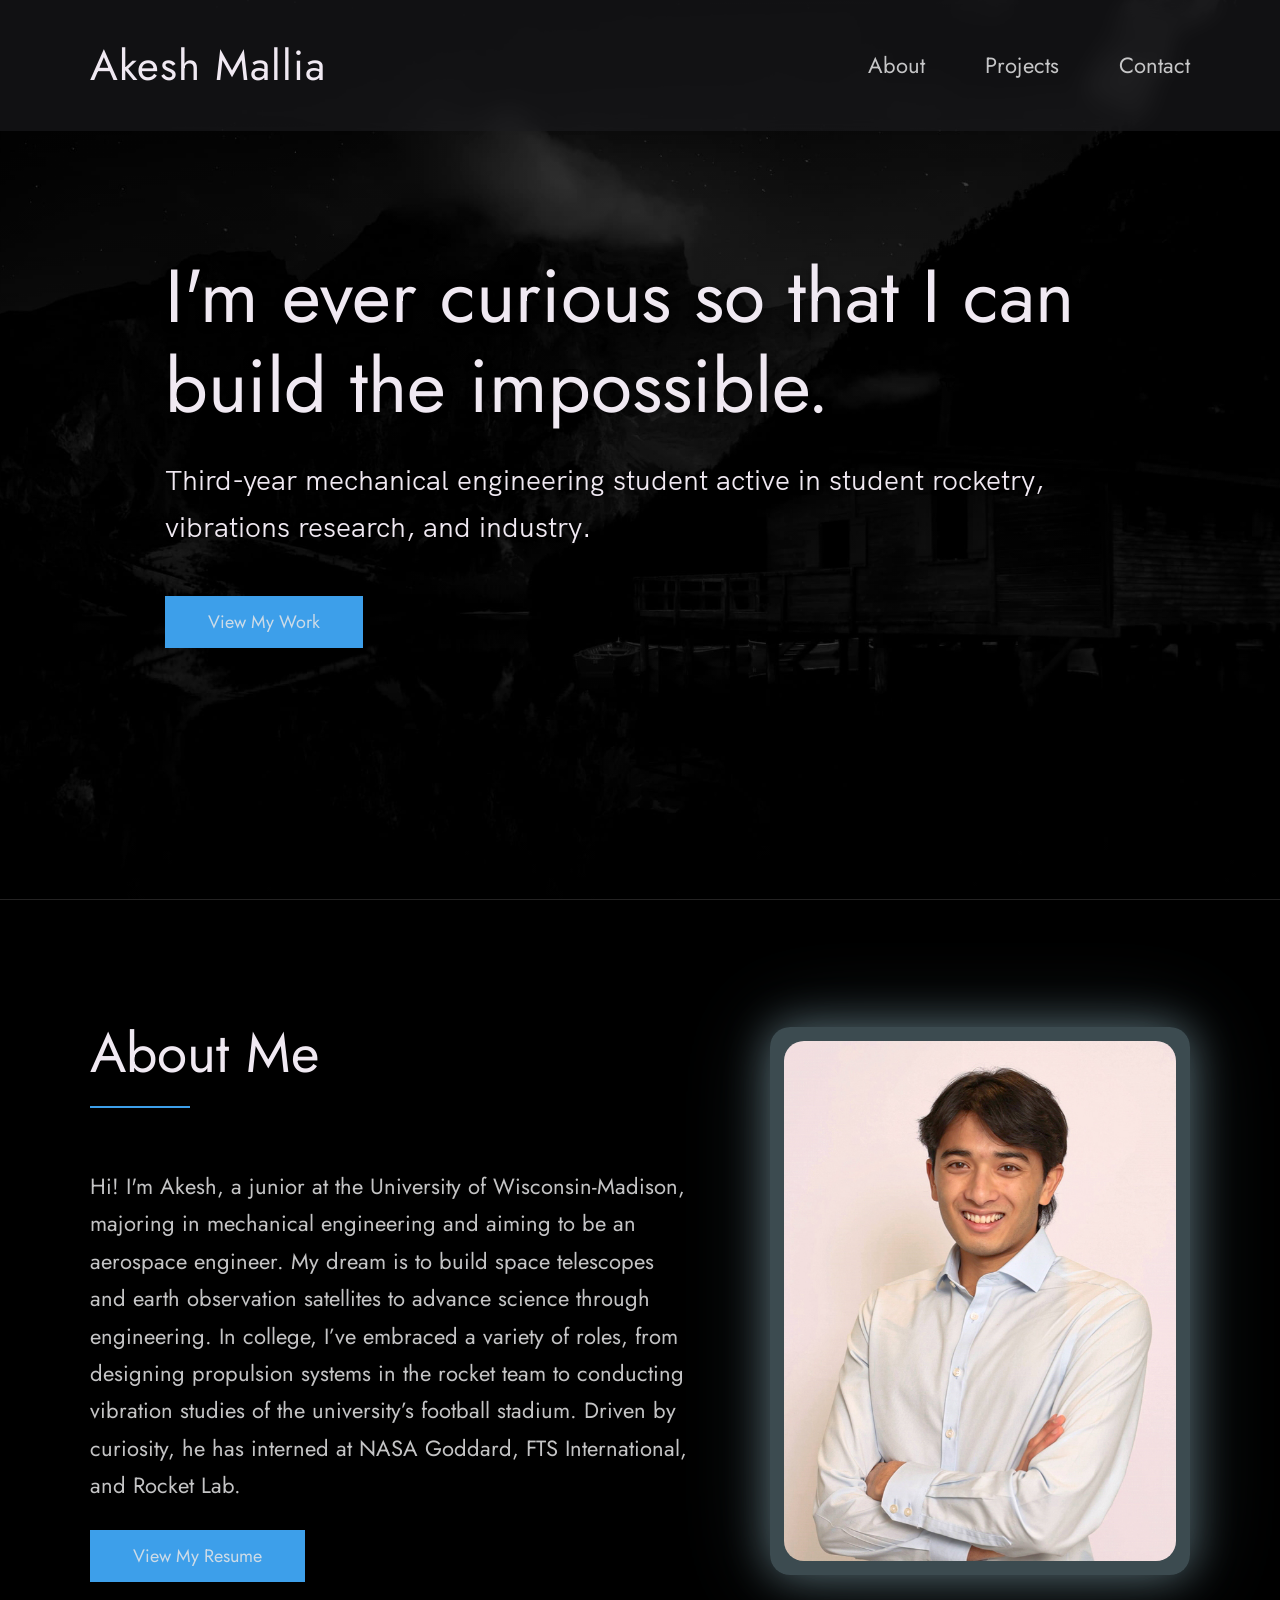
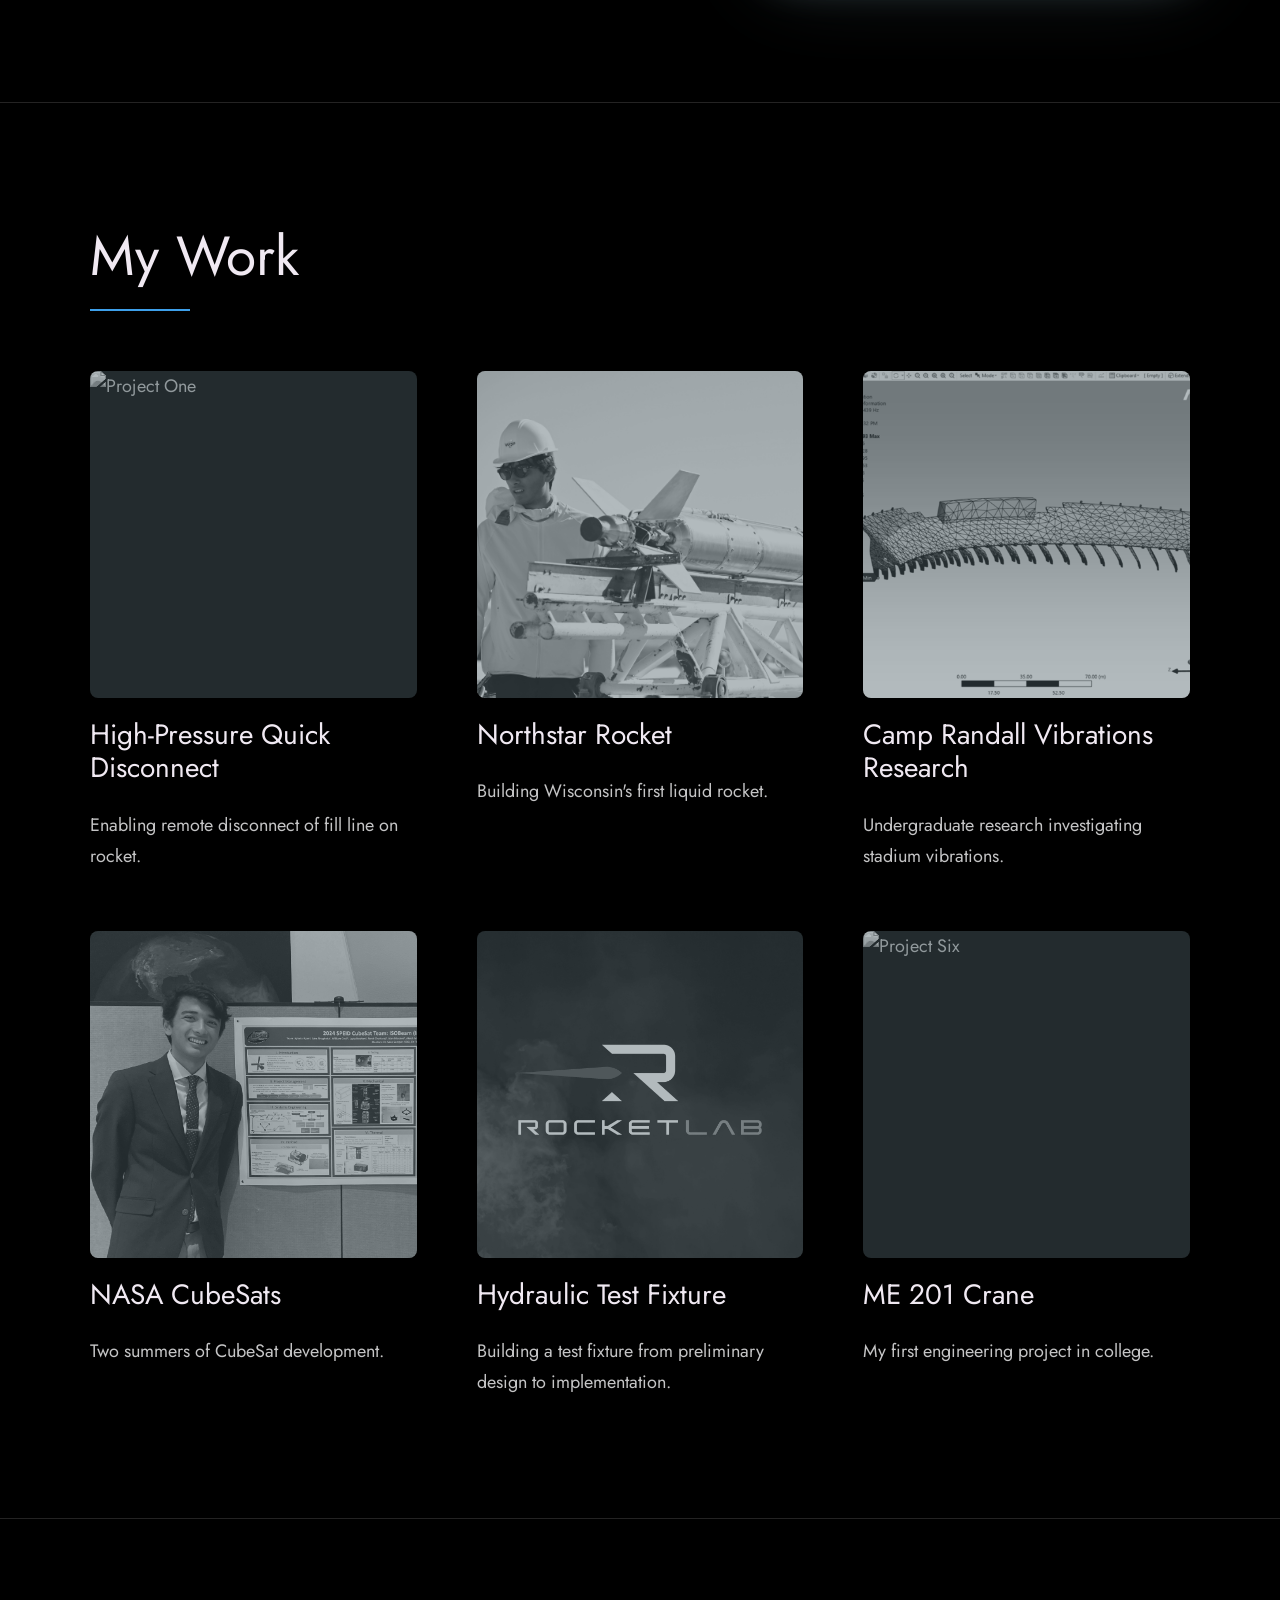
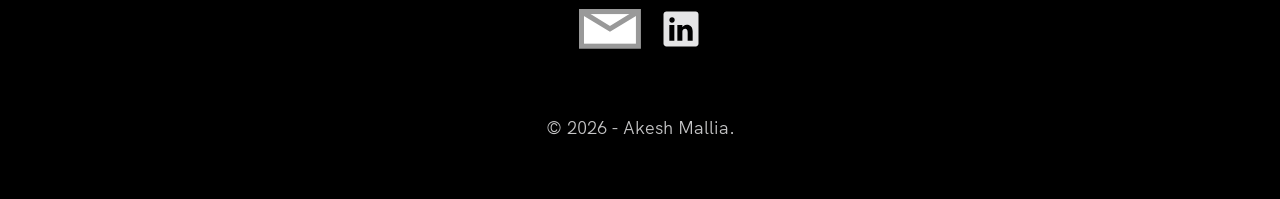
==== index.html @ b8cddbd3 "finishing up projects for now" ====
<!DOCTYPE html>
<html lang="en">

<head>
  <meta charset="UTF-8" />
  <meta name="viewport" content="width=device-width, initial-scale=1.0" />
  <link rel="shortcut icon" type="image/png" href="./images/logo2.png" />

  <title>
    Akesh Mallia | Mechanical engineering student at the University of Wisconsin-Madison.
  </title>

  <meta name="description" content="I'm ever curious so that I can build the impossible.">
  <meta name="keywords" content="Akesh Mallia, aerospace engineer, NX, SOLIDWORKS, FEA, propulsion, fluids, thermodynamics, hydraulics, pneumatic, GSE, cubesat" />
  <link rel="stylesheet" href="index.css" />
</head>

<body>

  <!-- ***** Header ***** -->

  <header class="header" role="banner" id="top">
    <div class="row">
      <nav class="nav" role="navigation">
        <a href="index.html" class="nav__logo">Akesh Mallia</a>

        <ul class="nav__items">
          <li class="nav__item"><a href="#about" class="nav__link">About</a></li>
          <li class="nav__item"><a href="#projects" class="nav__link">Projects</a></li>
          <li class="nav__item">
            <a href="contact.html" class="nav__link">Contact</a>
          </li>
        </ul>
      </nav>
    </div>

  </header>

  <main role="main">

    <!-- ***** Home Hero ***** -->

    <section class="project-hero home-hero">
      <div class="row">
        <div class="project-hero__content">
          <h1 class="project-hero__heading">I'm ever curious so that I can build the impossible.</h1>
          <p class="project-hero__subtitle">Third-year mechanical engineering student active in student rocketry, vibrations research, and industry.</p>
          <a href="#projects" class="btn btn--pink">View My Work</a>
        </div>
      </div>
    </section>

    <!-- ***** About Me ***** -->

    <section class="about" id="about">
      <div class="row about__content">
        <div class="about__text">
          <h2>About Me</h2>
          <p>Hi! I'm Akesh, a junior at the University of Wisconsin-Madison, majoring in mechanical engineering and aiming to be an aerospace engineer. My dream is to build space telescopes and earth observation satellites to advance science through engineering. In college, I’ve embraced a variety of roles, from designing propulsion systems in the rocket team to conducting vibration studies of the university’s football stadium. Driven by curiosity, he has interned at NASA Goddard, FTS International, and Rocket Lab.</p>
          <a href="contact.html#resume" class="btn btn--pink about__resume-link">View My Resume</a>
        </div>
        
        <div class="about__profile">
          <img src="./images/Headshot_1.jpg" alt="Akesh Mallia" class="about__profile-image">
        </div>
      </div>
    </section>

    <!-- ***** Projects ***** -->

    <section class="work" id="projects">
      <div class="row">
        <h2>My Work</h2>
        <div class="work__boxes">

          <!-- Project 1 -->
          <a href="project-1.html" class="project-tile">
            <div class="project-tile__image-wrapper">
              <img src="./images/project-1.jpg" alt="Project One" class="project-tile__image" />
              <div class="project-tile__overlay"></div>
            </div>
            <div class="project-tile__content">
              <h3>High-Pressure Quick Disconnect</h3>
              <p>Enabling remote disconnect of fill line on rocket.</p>
            </div>
          </a>

          <!-- Project 2 -->
          <a href="project-2.html" class="project-tile">
            <div class="project-tile__image-wrapper">
              <img src="./images/project-2.jpg" alt="Project Two" class="project-tile__image" />
              <div class="project-tile__overlay"></div>
            </div>
            <div class="project-tile__content">
              <h3>Northstar Rocket</h3>
              <p>Building Wisconsin's first liquid rocket.</p>
            </div>
          </a>

          <!-- Project 3 -->
          <a href="project-3.html" class="project-tile">
            <div class="project-tile__image-wrapper">
              <img src="./images/project-3.png" alt="Project Three" class="project-tile__image" />
              <div class="project-tile__overlay"></div>
            </div>
            <div class="project-tile__content">
              <h3>Camp Randall Vibrations Research</h3>
              <p>Undergraduate research investigating stadium vibrations.</p>
            </div>
          </a>

          <!-- Project 4 -->
          <a href="project-4.html" class="project-tile">
            <div class="project-tile__image-wrapper">
              <img src="./images/IMG_3555_cropped.jpeg" alt="Project Four" class="project-tile__image" />
              <div class="project-tile__overlay"></div>
            </div>
            <div class="project-tile__content">
              <h3>NASA CubeSats</h3>
              <p> Two summers of CubeSat development.</p>
            </div>
          </a>

          <!-- Project 5 -->
          <a href="project-5.html" class="project-tile">
            <div class="project-tile__image-wrapper">
              <img src="./images/project-5.webp" alt="Project Five" class="project-tile__image" />
              <div class="project-tile__overlay"></div>
            </div>
            <div class="project-tile__content">
              <h3>Hydraulic Test Fixture</h3>
              <p>Building a test fixture from preliminary design to implementation.</p>
            </div>
          </a>

          <!-- Project 6 -->
          <a href="project-6.html" class="project-tile">
            <div class="project-tile__image-wrapper">
              <img src="./images/project-6.jpg" alt="Project Six" class="project-tile__image" />
              <div class="project-tile__overlay"></div>
            </div>
            <div class="project-tile__content">
              <h3>ME 201 Crane</h3>
              <p>My first engineering project in college.</p>
            </div>
          </a>
        </div>
      </div>
    </section>
  </main>

  <!-- ***** Footer ***** -->

  <footer role="contentinfo" class="footer">
    <div class="row">
      <ul class="footer__social-links">
        <li class="footer__social-link-item">
          <a href="mailto:akeshmallia@gmail.com" title="Send me an email" target="_blank">
            <img src="./images/email.svg" class="footer__social-image" alt="Email">
          </a>
        </li>
        <li class="footer__social-link-item">
          <a href="https://www.linkedin.com/in/akeshmallia/" title="Link to Linkedin Profile" target="_blank">
            <img src="./images/linkedin.svg" class="footer__social-image" alt="Linkedin">
          </a>
        </li>
      </ul>

      <p>
        &copy; 2026 - Akesh Mallia.
      </p>
    </div>
  </footer>

  <a href="#top" class="back-to-top" title="Back to Top">
    <img src="./images/arrow-up.svg" alt="Back to Top" class="back-to-top__image"/>
  </a>
  <script src="./index.js"></script>
</body>

</html>
---- index.css ----
/* --------------------------------------- */
/* ----- Basic Setup ----- */
/* --------------------------------------- */

@font-face {
    font-family: 'Hk Grotesk';
    font-style: normal;
    font-weight: 400;
    src: url('./fonts/HKGrotesk-Regular.woff') format('woff');
}

@font-face {
    font-family: 'Jost';
    font-style: normal;
    font-weight: 400;
    src: url('./fonts/Jost-Regular.ttf') format('woff');
}

* {
    margin: 0;
    padding: 0;
    box-sizing: inherit;
}

:root {
    --font-size-small: 1.8rem;
    --font-size-normal: 2.2rem;
    --font-size-medium: 2.8rem;
    --font-size-medium-1: 3.6rem;
    --font-size-large: 5.5rem;
    --font-size-huge: 7.5rem;
    --font-stack: 'Hk Grotesk', sans-serif;

    --line-height-normal: 1.7;
    --line-height-small: 1.2;

    --black: #000;
    /*
     * Site accent controls. Change these two values to try another accent
     * color. Keep the RGB channels in sync with the hex value so the glow
     * and transparent overlays use the same color.
     */
    --accent: #3d9fea;
    --accent-rgb: 173, 216, 230;
    --pink: var(--accent); /* Backwards-compatible name used throughout the site. */
    --white: #f0e9f2;
    --white-1: #e5e5e6da;


    --container-max-width: 1180px;
    --container-normal-width: 800px;
    --container-medium-width: 700px; 
    --container-small-width: 500px;

    --gutter-huge: 12rem;
    --gutter-medium: 6rem;
    --gutter-normal: 3rem;
    --gutter-small-1: 2.5rem;
    --gutter-small: 2rem;

    --border-light: 1px solid rgb(36, 35, 35);
}

html {
    font-size: 62.5%; /* (16/10)*100 = 62.5% => 1rem = 10px */
    box-sizing: border-box;
    scroll-behavior: smooth;
}

@media(max-width: 1000px) {
    html {
        font-size: 52%;
    }
}

body {
    font-size: var(--font-size-small);
    font-family: var(--font-stack);
    font-weight: 400;
    color: var(--white-1);
    line-height: var(--line-height-normal);
    background: var(--black);
    overflow-x: hidden;
}

.row {
    max-width: var(--container-max-width);
    margin: 0 auto;
}

@media(max-width: 1340px) {
    .row {
        max-width: 1100px;
    }
}

@media(max-width: 1240px) {
    .row {
        padding: 0 var(--gutter-medium);
    }
}

@media(max-width: 600px) {
    .row {
        padding: 0 var(--gutter-normal);
    }
}

@media(max-width: 600px) {
    .row {
        padding: 0 var(--gutter-small);
    }
}

section {
    padding: var(--gutter-huge) 0;
    border-bottom: var(--border-light);
}

img {
    object-fit: contain;
    max-width: 100%;
}

/* --------------------------------------- */
/* ----- Headlines and Paragraphs ----- */
/* --------------------------------------- */

h1,
h2,
h3 {
    font-family: 'Jost', sans-serif;
    font-weight: 400;
    line-height: var(--line-height-small);
    color: var(--white);
}

.heading-primary {
    line-height: 1;
    font-size: var(--font-size-huge);
    font-weight: 400;
}

@media(max-width: 900px) {
    .heading-primary {
        font-size: 6.5rem;
    }
}

h2 {
    font-size: var(--font-size-large);
    margin-bottom: var(--gutter-medium);
}

h2::after {
    content: '';
    display: block;
    height: 2px;
    width: 10rem;
    background: var(--pink);
    margin: var(--gutter-small) 0;
}

h3 {
    font-size: var(--font-size-medium-1);
    margin-bottom: var(--gutter-small);
}

@media(max-width: 500px) {
    .heading-primary {
        font-size: var(--font-size-large);
    }

    h2 {
        font-size: var(--font-size-medium-1);
    }

    h3 {
        font-size: var(--font-size-medium);
    }
}

p {
    margin: var(--gutter-small-1) 0;
}

@media(max-width: 900px) {
    p { 
        max-width: var(--container-small-width);
    }
}

/* --------------------------------------- */
/* ----- Buttons and Links ----- */
/* --------------------------------------- */

a {
    color: var(--white);
    font-weight: 400;
    font-family: 'Jost', sans-serif;
    transition: all .2s;
    outline: 2px solid transparent;
}

::-moz-focus-inner {
    border: 0;
}

button:focus,
a:focus {
    outline: 2px solid var(--pink);
}

body:not(.user-is-tabbing) button:focus,
body:not(.user-is-tabbing) a:focus {
    outline: none;
}

.link:hover {
    color: var(--pink);
}

.btn {
    position: relative;
    display: inline-block;
    padding: 1rem 4.2rem;
    text-decoration: none;
    color: inherit;
    border: 1px solid  var(--pink);
    font-weight: 400;
}

.btn:focus {
    outline: none;
}

.btn::after {
    content: '';
    display: block;
    position: absolute;
    top: 0;
    left: 0;
    right: 100%;
    background: var(--white);
    height: 100%;
    z-index: -1;
    transition: all 0.2s cubic-bezier(1, 0.68, 0.16, 0.9);
}

.btn:hover::after,
.btn:focus::after {
    right: 0;
    background: var(--pink);
}

.btn--pink {
    background: var(--pink);
    transition: all 0.2s;
}

.btn--pink::after {
    display: none;
}

.btn--pink:hover,
.btn--pink:focus {
    background: transparent;
}

.link__text {
    position: relative;
    display: inline-block;
    padding: .6rem;
    color: inherit;
    text-decoration: none;
    border-bottom: 1px solid var(--pink);
}

.link__text::after {
    content: '';
    display: block;
    position: absolute;
    top: 0;
    left: 0;
    right: 100%;
    background: var(--white);
    height: 100%;
    z-index: -1;
    transition: all 0.2s cubic-bezier(1, 0.68, 0.16, 0.9);
}

.link__text:focus {
    outline: none;
}

.link__text:hover::after,
.link__text:focus:after {
    right: 0;
    background: var(--pink);
}

.link__text span {
    padding-left: 1rem;
    font-family: sans-serif;
}

/* ----- Back to Top ----- */

.back-to-top {
    position: fixed;
    bottom: 4rem;
    right: 4rem;
    display: flex;
    justify-content: center;
    align-items: center;
    height: 5.5rem;
    width: 5.5rem;
    background-color: var(--pink);
    border-radius: 50%;
    z-index: 10;
    visibility: hidden;
    transition: all .4s;
}

.back-to-top__image {
    height: 70%;
}

@media(max-width: 900px) {
    .back-to-top {
        right: 2rem;
    }
}

@media(max-width: 500px) {
    .back-to-top {
        right: 1rem;
    }
}

/* --------------------------------------- */
/* ----- Navigation ----- */
/* --------------------------------------- */

.nav {
    display: flex;
    justify-content: space-between;
    align-items: center;
    padding: var(--gutter-normal) 0;
}

.nav__logo {
    display: inline-block;
    font-family: 'Jost', sans-serif;
    font-size: 4.2rem;
    font-weight: 500;
    color: var(--white);
    letter-spacing: 1px;
    text-decoration: none;
}

.nav__items {
    display: flex;
    list-style: none;
}

.nav__item:not(:last-child) {
    margin-right: var(--gutter-medium);
}

@media(max-width: 500px) {
    .nav {
        justify-content: center;
    }
}

@media(max-width: 400px) {
    .nav__item:not(:last-child) {
        margin-right: var(--gutter-normal);
    }
}

@media(max-width: 300px) {
    .nav {
        font-size: var(--font-size-small);
    }
}

.nav__link {
    position: relative;
    display: inline-block;
    padding: 1rem 0;
    text-decoration: none;
    color: inherit;
    transition: all .2s;
}

.nav__link::after {
    content: '';
    position: absolute;
    bottom: 0;
    left: 0;
    right: 100%;
    display: inline-block;
    height: 1rem;
    background: var(--white);
    transition: all 0.25s cubic-bezier(1, 0.68, 0.16, 0.9);
}

.nav__link:hover {
    color: var(--pink);
}

.nav__link:hover::after {
    right: 0;
    height: 2px;
    background: var(--pink);
}

/* --------------------------------------- */
/* ----- Header ----- */
/* --------------------------------------- */

.header {
    background: rgba(30, 30, 33, 0.58);
    backdrop-filter: blur(10px);
    -webkit-backdrop-filter: blur(10px);
    font-size: var(--font-size-normal);
    position: absolute;
    top: 0;
    left: 0;
    width: 100%;
    z-index: 3;
}

.header-minimal {
    background: var(--black);
    border-bottom: var(--border-light);
}

/* --------------------------------------- */
/* ----- About ----- */
/* --------------------------------------- */

.about__content {
    display: grid;
    grid-template-columns: minmax(0, 1fr) 42rem;
    align-items: center;
    gap: 8rem;
}

.about__text p {
    max-width: 66rem;
    font-family: 'Jost', sans-serif;
    font-size: var(--font-size-normal);
}

.about__resume-link {
    justify-self: start;
}

.about__facts {
    margin-top: var(--gutter-normal);
    padding-left: 2.4rem;
    font-family: 'Jost', sans-serif;
    font-size: var(--font-size-normal);
}

.about__facts li {
    margin-bottom: 1.2rem;
    padding-left: .8rem;
}

.about__facts li::marker {
    color: var(--pink);
}

.about__profile {
    justify-self: end;
    padding: 1.4rem;
    background: rgba(var(--accent-rgb), 0.35);
    border-radius: 2rem;
    box-shadow:
        0 0 45px rgba(var(--accent-rgb), .45),
        0 0 90px rgba(var(--accent-rgb), .18);
}

.about__profile-image {
    display: block;
    width: 40rem;
    height: 52rem;
    object-fit: cover;
    object-position: center top;
    border-radius: 2rem;
}

@media (max-width: 950px) {
    .about__content {
        grid-template-columns: 1fr;
        justify-items: center;
        gap: 4rem;
        text-align: center;
    }

    .about__facts {
        display: inline-block;
        text-align: left;
    }

    .about__profile {
        justify-self: center;
    }

    .about__resume-link {
        justify-self: center;
    }

    .about__profile-image {
        width: 26rem;
        height: 34rem;
    }
}

/* --------------------------------------- */
/* ----- Project Tiles ----- */
/* --------------------------------------- */

.work__boxes {
    display: grid;
    grid-template-columns: repeat(3, 1fr);
    gap: var(--gutter-medium);
}

@media(max-width: 1240px) {
    .work__boxes {
        grid-template-columns: repeat(2, 1fr);
    }
}

@media(max-width: 600px) {
    .work__boxes {
        grid-template-columns: 1fr;
    }
}

.project-tile {
    display: flex;
    flex-direction: column;
    text-decoration: none;
    color: inherit;
    transition: transform 0.3s ease;
}

.project-tile:hover {
    transform: translateY(-12px);
}

.project-tile__image-wrapper {
    position: relative;
    width: 100%;
    aspect-ratio: 1;
    overflow: hidden;
    border-radius: 8px;
    margin-bottom: var(--gutter-small);
}

.project-tile__image {
    width: 100%;
    height: 100%;
    object-fit: cover;
    transition: filter 0.3s ease;
    filter: grayscale(100%) brightness(0.7);
}

.project-tile__overlay {
    position: absolute;
    top: 0;
    left: 0;
    right: 0;
    bottom: 0;
    background: rgba(var(--accent-rgb), 0.2);
    transition: opacity 0.3s ease;
    opacity: 1;
}

.project-tile:hover .project-tile__image {
    filter: grayscale(0%) brightness(1);
}

.project-tile:hover .project-tile__overlay {
    opacity: 0;
}

.project-tile__content h3 {
    font-size: var(--font-size-medium);
    margin-bottom: var(--gutter-small-1);
}

.project-tile__content p {
    font-size: var(--font-size-small);
    color: var(--white-1);
    margin: 0;
}

/* --------------------------------------- */
/* ----- Project Page Styles ----- */
/* --------------------------------------- */

.project-hero {
    /*
     * Per-project background building block:
     * --project-hero-image: url('./images/your-image.jpg');
     * --project-hero-overlay: rgba(0, 0, 0, 0.4);
     */
    --project-hero-image: none;
    --project-hero-overlay: rgba(0, 0, 0, 0.4);
    padding: 0;
    display: flex;
    align-items: center;
    justify-content: center;
    min-height: 60vh;
    background-color: var(--black);
    background-image: var(--project-hero-image);
    background-size: cover;
    background-position: center;
    background-attachment: fixed;
    position: relative;
    border-bottom: var(--border-light);
}

.project-hero::before {
    content: '';
    position: absolute;
    top: 0;
    left: 0;
    right: 0;
    bottom: 0;
    background: var(--project-hero-overlay);
}

/* Optional modifiers for project hero sections. */
.project-hero--short {
    min-height: 45vh;
}

.project-hero--tall {
    min-height: 75vh;
}

.project-hero--dark {
    --project-hero-overlay: rgba(0, 0, 0, 0.62);
}

.project-hero--light {
    --project-hero-overlay: rgba(0, 0, 0, 0.22);
}

.home-hero {
    --project-hero-image: url('./images/header.jpg');
    --project-hero-overlay: linear-gradient(rgba(0, 0, 0, 0.18), rgba(0, 0, 0, 0.52));
    min-height: 100vh;
}

.home-hero .project-hero__content {
    max-width: 95rem;
    text-align: left;
}

.home-hero .btn {
    margin-top: var(--gutter-small);
}

.project-hero__content {
    position: relative;
    z-index: 2;
    text-align: center;
}

.project-hero__heading {
    font-size: var(--font-size-huge);
    font-weight: 400;
    margin-bottom: var(--gutter-small);
    color: var(--white);
    text-shadow: 0 2px 8px rgba(0, 0, 0, 0.5);
}

.project-hero__subtitle {
    font-size: var(--font-size-medium);
    color: var(--white);
    text-shadow: 0 1px 4px rgba(0, 0, 0, 0.5);
}

.project-section {
    padding: var(--gutter-huge) 0;
    border-bottom: var(--border-light);
}

.project-content {
    max-width: var(--container-normal-width);
}

/* Reusable side-by-side text and media layout for project sections. */
.project-content--with-media {
    width: 100%;
    max-width: var(--container-max-width);
    display: grid;
    grid-template-columns: minmax(0, 1fr) minmax(28rem, 42rem);
    align-items: center;
    gap: clamp(3rem, 6vw, 9rem);
}

.project-content__body > :first-child {
    margin-top: 0;
}

.project-media {
    width: 100%;
    margin: 0;
    overflow: hidden;
    border: var(--border-light);
    background: rgba(var(--accent-rgb), 0.05);
}

.project-media__content {
    display: block;
    width: 100%;
    height: auto;
    max-height: 60rem;
    object-fit: contain;
}

.project-media video.project-media__content {
    max-height: 60rem;
    object-fit: contain;
    background: var(--black);
}

.project-media img.project-media__content,
.project-carousel__slide img {
    cursor: zoom-in;
}

/* Reusable photo carousel. Add .project-carousel anywhere a gallery is needed. */
.project-carousel {
    width: 100%;
}

.project-carousel__viewport {
    overflow: hidden;
    border: var(--border-light);
    background: rgba(var(--accent-rgb), 0.05);
}

.project-carousel__track {
    display: flex;
    transition: transform 350ms ease;
}

.project-carousel__slide {
    flex: 0 0 100%;
    margin: 0;
    aspect-ratio: 16 / 10;
}

.project-carousel__slide img {
    display: block;
    width: 100%;
    height: 100%;
    object-fit: cover;
}

.project-carousel__controls {
    display: flex;
    align-items: center;
    justify-content: center;
    gap: var(--gutter-small);
    margin-top: var(--gutter-normal);
}

.project-carousel__button,
.project-carousel__dot {
    border: 1px solid var(--pink);
    color: var(--white);
    background: transparent;
    cursor: pointer;
    transition: background 180ms ease, color 180ms ease;
}

.project-carousel__button {
    width: 4.4rem;
    height: 4.4rem;
    font-size: 2.4rem;
    line-height: 1;
    border-radius: 0.8rem;
}

.project-carousel__close {
    display: none;
}

.project-carousel__dots {
    display: flex;
    gap: 1rem;
}

.project-carousel__dot {
    width: 1.2rem;
    height: 1.2rem;
    border-radius: 50%;
}

.project-carousel__button:hover,
.project-carousel__button:focus-visible,
.project-carousel__dot:hover,
.project-carousel__dot:focus-visible,
.project-carousel__dot[aria-current="true"] {
    color: var(--black);
    background: var(--pink);
}

/* Full-screen state for any reusable project carousel. */
body.lightbox-open {
    overflow: hidden;
}

.project-carousel--lightbox {
    position: fixed;
    inset: 0;
    z-index: 1000;
    display: grid;
    grid-template-rows: minmax(0, 1fr) auto;
    gap: var(--gutter-small);
    padding: clamp(2rem, 4vw, 5rem);
    background: rgba(0, 0, 0, 0.86);
}

.project-carousel--lightbox .project-carousel__viewport {
    min-height: 0;
    border: 0;
    background: transparent;
}

.project-carousel--lightbox .project-carousel__track,
.project-carousel--lightbox .project-carousel__slide {
    height: 100%;
}

.project-carousel--lightbox .project-carousel__slide {
    display: flex;
    align-items: center;
    justify-content: center;
    aspect-ratio: auto;
}

.project-carousel--lightbox .project-carousel__slide img {
    width: auto;
    max-width: 100%;
    height: 100%;
    object-fit: contain;
    cursor: default;
}

.project-carousel--lightbox .project-carousel__controls {
    margin: 0;
}

.project-carousel--lightbox .project-carousel__close {
    display: block;
    position: absolute;
    top: 2rem;
    right: 2rem;
    z-index: 1;
}

/* Lightbox used by standalone project images. */
.project-image-lightbox {
    position: fixed;
    inset: 0;
    z-index: 1000;
    display: flex;
    align-items: center;
    justify-content: center;
    padding: clamp(2rem, 5vw, 7rem);
    background: rgba(0, 0, 0, 0.86);
}

.project-image-lightbox__image {
    display: block;
    max-width: 100%;
    max-height: 100%;
    object-fit: contain;
}

.project-image-lightbox__close {
    position: absolute;
    top: 2rem;
    right: 2rem;
}

.challenges-list,
.learnings-list {
    list-style-position: inside;
    margin: var(--gutter-normal) 0;
    padding-left: var(--gutter-small);
}

.challenges-list li,
.learnings-list li {
    margin-bottom: var(--gutter-small);
}

.project-deliverables {
    display: grid;
    grid-template-columns: repeat(auto-fit, minmax(300px, 1fr));
    gap: var(--gutter-normal);
    margin-top: var(--gutter-medium);
}

.deliverable-item {
    padding: var(--gutter-normal);
    border-left: 3px solid var(--pink);
    background: rgba(var(--accent-rgb), 0.05);
}

.deliverable-item h3 {
    font-size: var(--font-size-medium);
    margin-bottom: var(--gutter-small);
}

/* --------------------------------------- */
/* ----- Contact ----- */
/* --------------------------------------- */

.contact__info {
    max-width: var(--container-medium-width);
}

@media (max-width: 900px) {
    .project-hero {
        min-height: 50vh;
        background-attachment: scroll;
    }

    .project-hero--short {
        min-height: 38vh;
    }

    .project-hero--tall {
        min-height: 60vh;
    }

    .home-hero {
        min-height: 100vh;
    }

    .project-content--with-media {
        grid-template-columns: 1fr;
        gap: var(--gutter-medium);
    }

    .project-media {
        max-width: 60rem;
        justify-self: center;
    }

    .project-carousel__slide {
        aspect-ratio: 4 / 3;
    }

    .project-carousel--lightbox {
        padding: 2rem;
    }
}

.contact__content {
    display: grid;
    grid-template-columns: minmax(0, 1fr) 42rem;
    align-items: center;
    gap: 8rem;
}

.contact__image-frame {
    justify-self: end;
    padding: 1.4rem;
    background: rgba(var(--accent-rgb), 0.35);
    border-radius: 2rem;
    box-shadow:
        0 0 45px rgba(var(--accent-rgb), .45),
        0 0 90px rgba(var(--accent-rgb), .18);
}

.contact__image {
    display: block;
    max-width: 100%;
    height: auto;
    object-fit: cover;
    border-radius: 2rem;
}

.resume__intro {
    margin-bottom: var(--gutter-medium);
}

.resume-preview {
    margin-top: var(--gutter-medium);
    border: 1px solid rgb(36, 35, 35);
    border-radius: 4px;
    overflow: hidden;
    max-height: 1000px;
    background: rgba(var(--accent-rgb), 0.03);
}

.resume-preview object {
    width: 100%;
    height: 800px;
    border: none;
    display: block;
}

@media (max-width: 950px) {
    .contact__content {
        grid-template-columns: 1fr;
        justify-items: center;
        gap: 4rem;
        text-align: center;
    }

    .contact__image-frame {
        justify-self: center;
    }

    .contact__image {
        width: 26rem;
        height: 28rem;
    }
}

@media (max-width: 600px) {
    .resume-preview object {
        height: 60rem;
    }
}

/* --------------------------------------- */
/* ----- Footer ----- */
/* --------------------------------------- */

.footer {
    text-align: center;
    padding: var(--gutter-medium) 0 var(--gutter-normal);
}

.footer__social-links {
    display: flex;
    justify-content: center;
    padding: var(--gutter-normal) 0;
    list-style: none;
}

.footer__social-link-item:not(:last-of-type) {
    margin-right: var(--gutter-small);
}

.footer__social-image {
    height: 4rem;
    transition: transform 0.3s ease;
}

.footer__social-image:hover {
    transform: scale(1.2);
}

.footer__github-buttons {
    display: flex;
    justify-content: center;
}

.footer__github-buttons iframe {
    height: 2.5rem;
    width: 84px;
    transform: translateY(3px);
}

@media(max-width: 500px) {
    .footer {
        padding: var(--gutter-medium) 0;
    } 
}
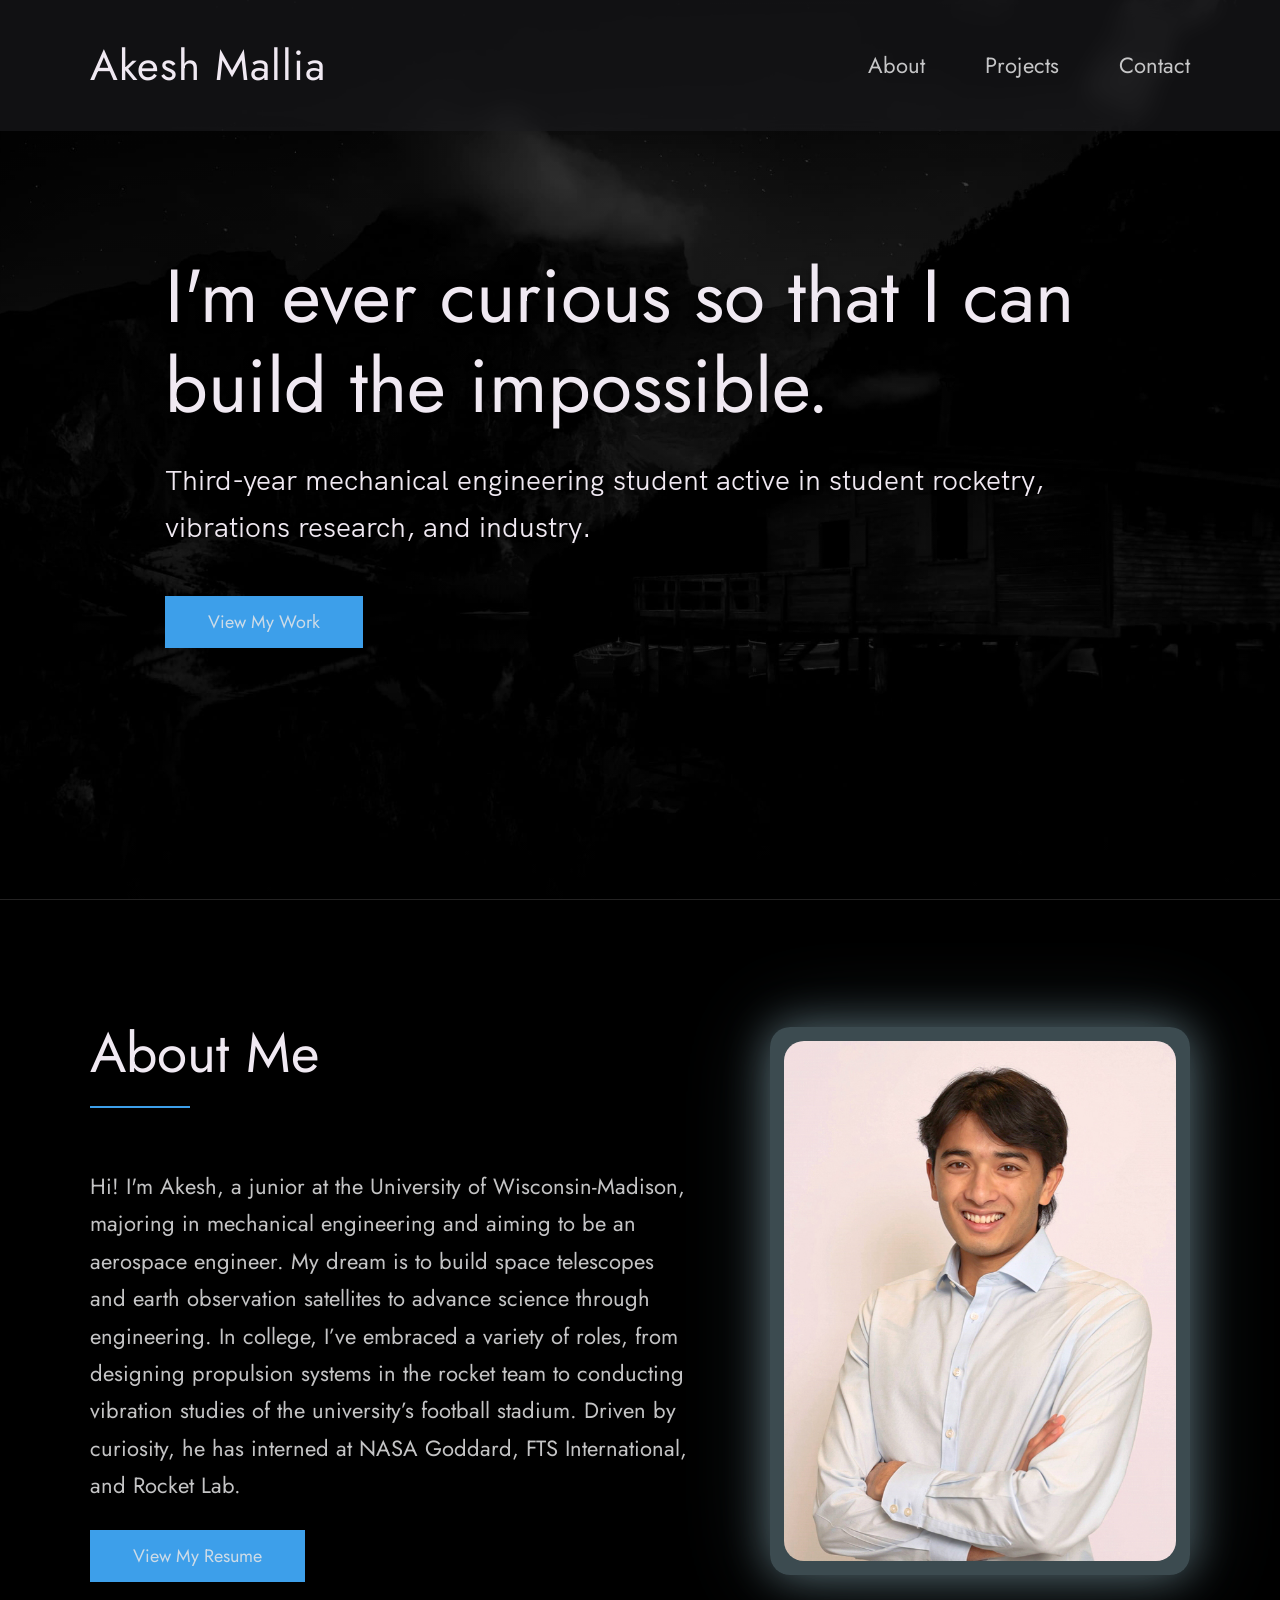
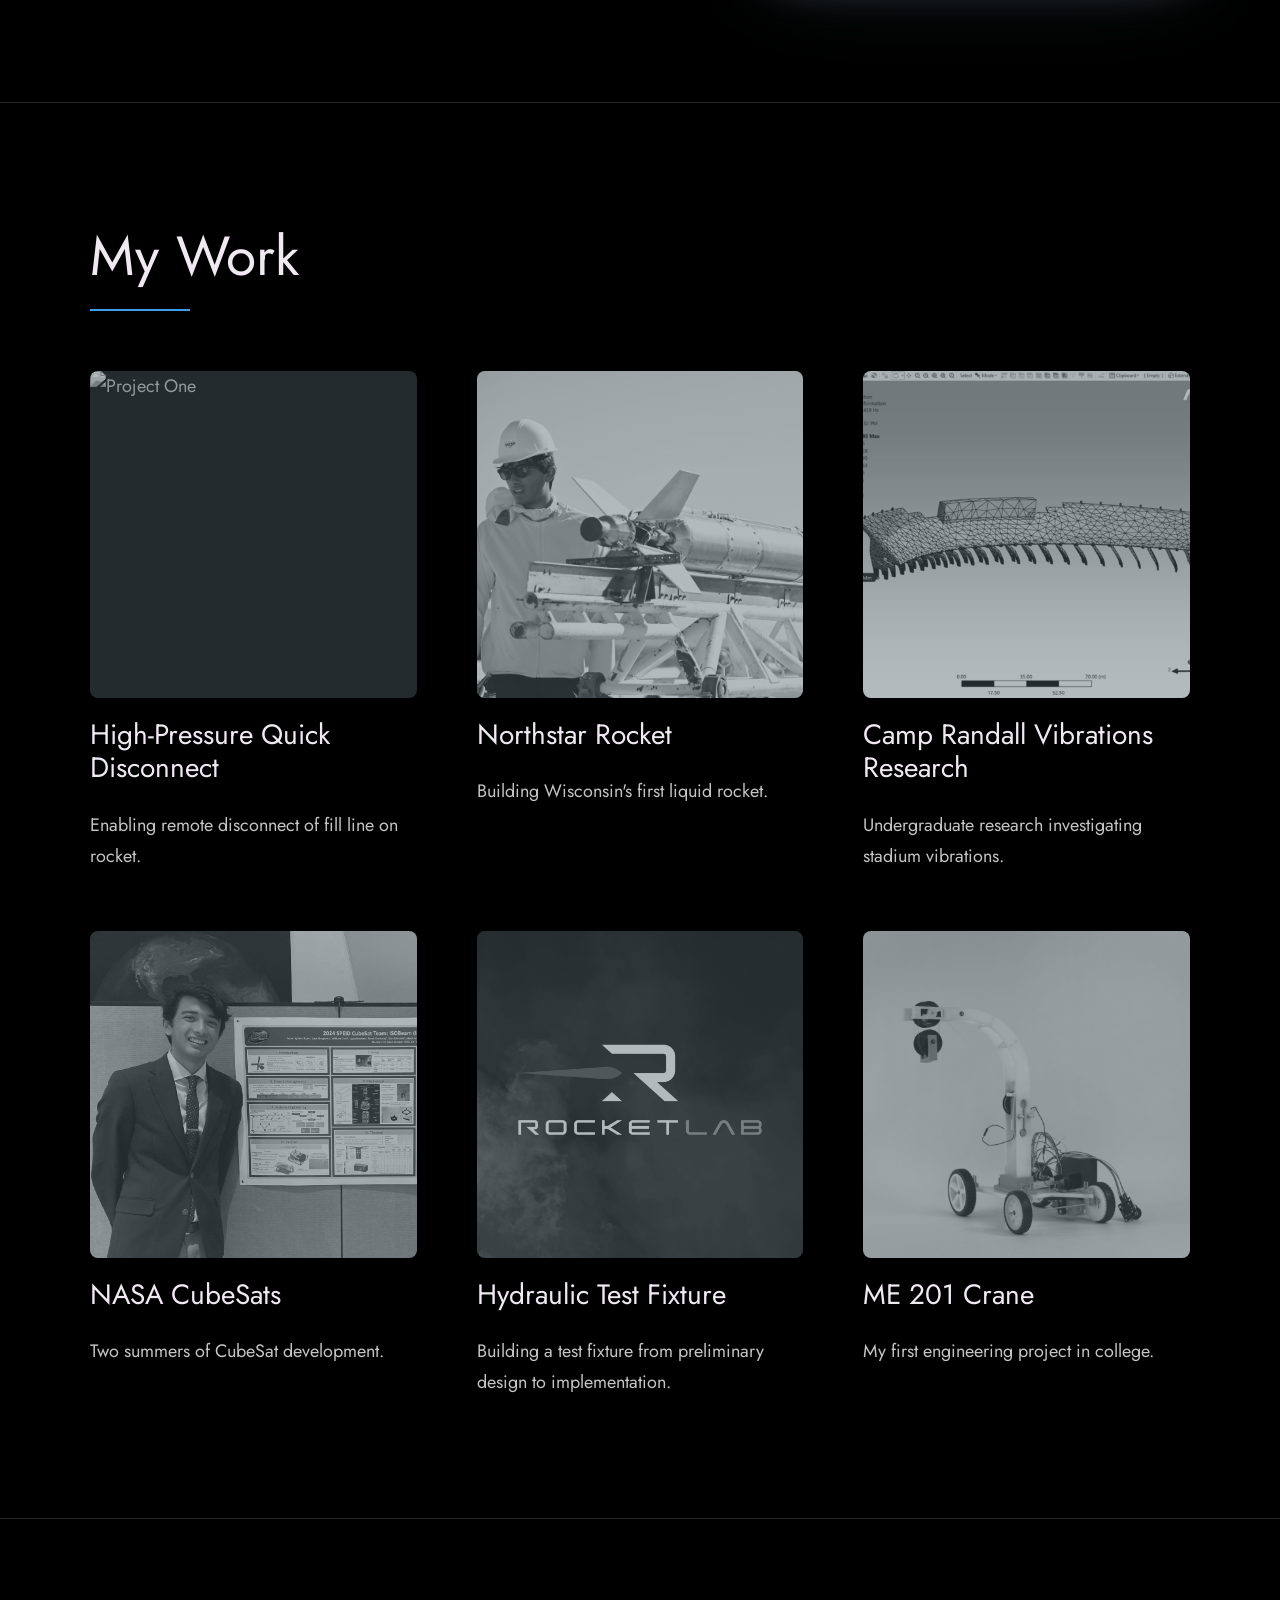
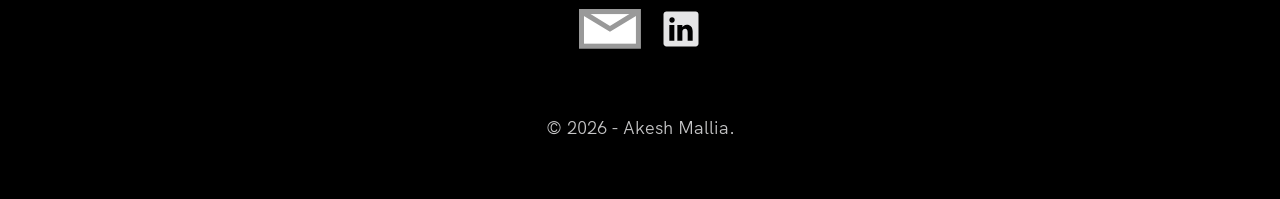
==== commit 5e916a3d: "making images work" ====
--- a/index.html
+++ b/index.html
@@ -76,7 +76,7 @@
           <!-- Project 1 -->
           <a href="project-1.html" class="project-tile">
             <div class="project-tile__image-wrapper">
-              <img src="./images/project-1.jpg" alt="Project One" class="project-tile__image" />
+              <img src="./images/project-1.JPG" alt="Project One" class="project-tile__image" />
               <div class="project-tile__overlay"></div>
             </div>
             <div class="project-tile__content">
@@ -136,7 +136,7 @@
           <!-- Project 6 -->
           <a href="project-6.html" class="project-tile">
             <div class="project-tile__image-wrapper">
-              <img src="./images/project-6.jpg" alt="Project Six" class="project-tile__image" />
+              <img src="./images/project-6.JPG" alt="Project Six" class="project-tile__image" />
               <div class="project-tile__overlay"></div>
             </div>
             <div class="project-tile__content">
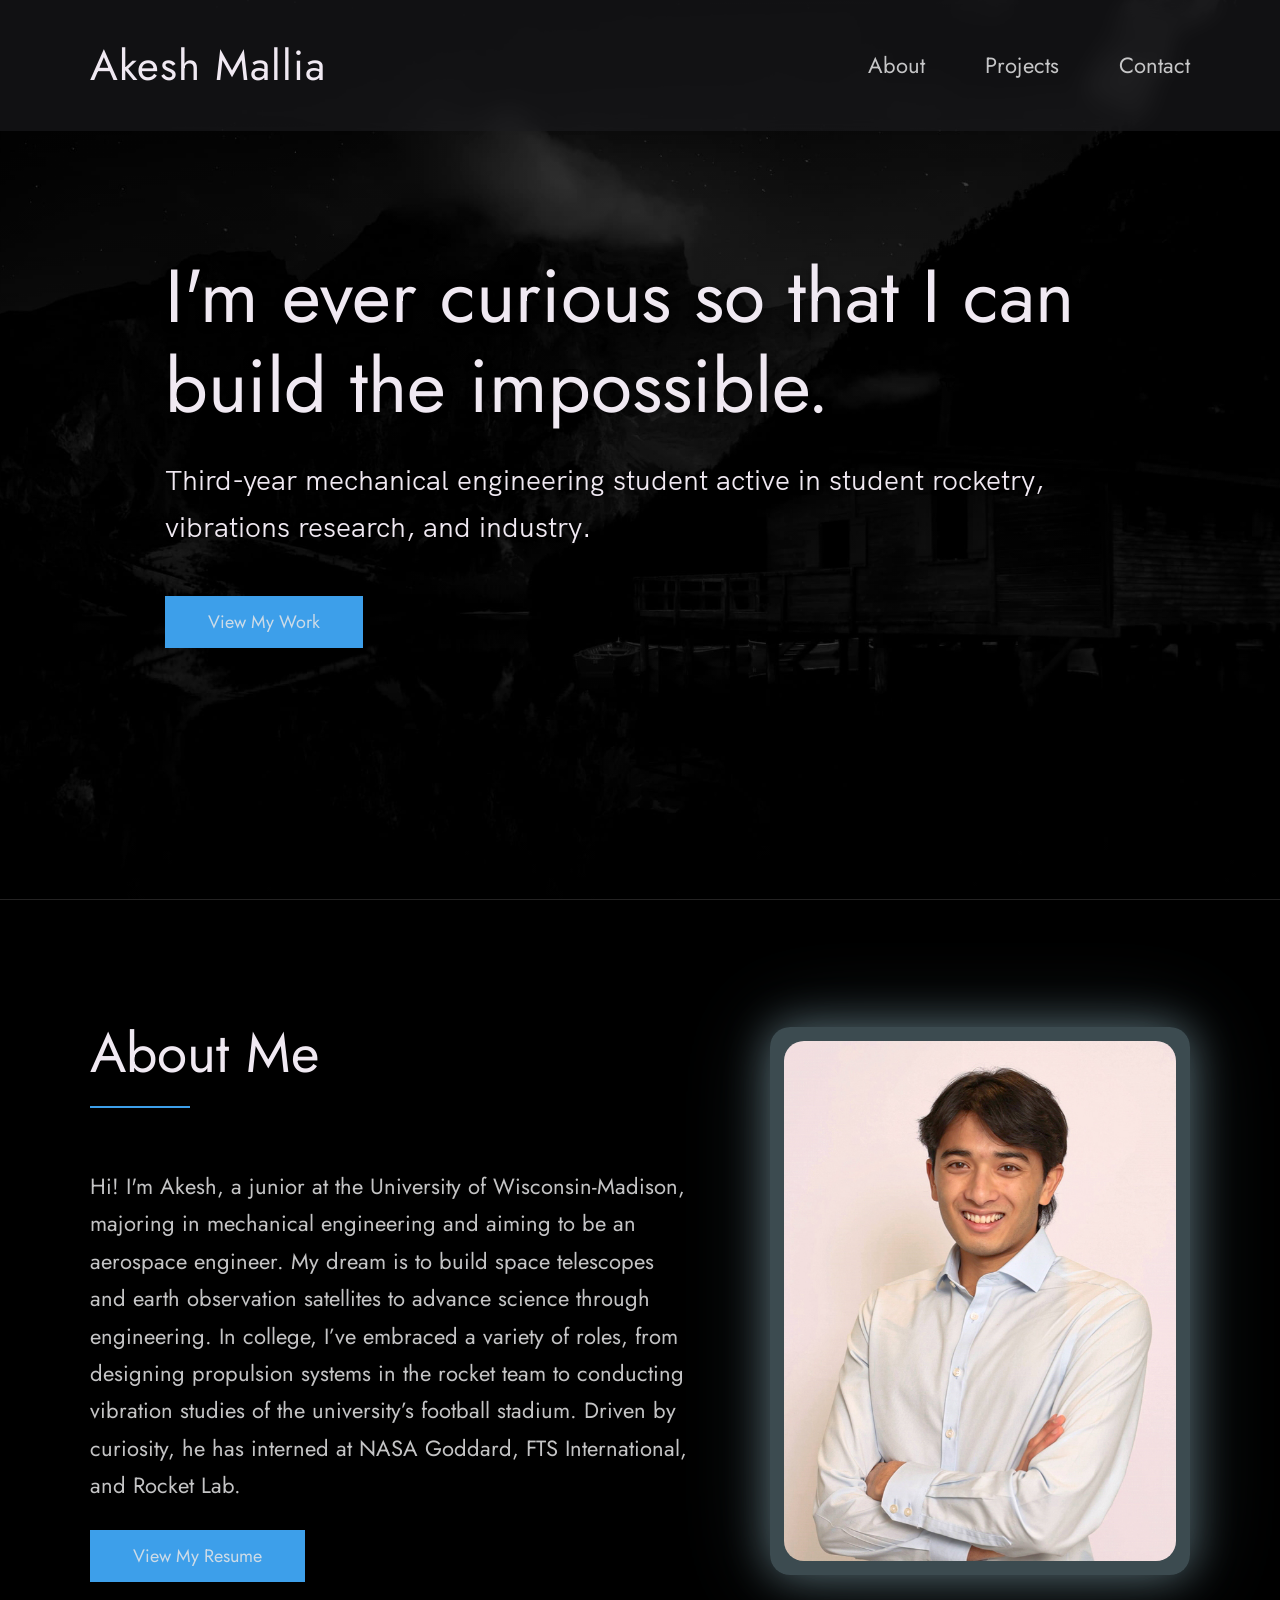
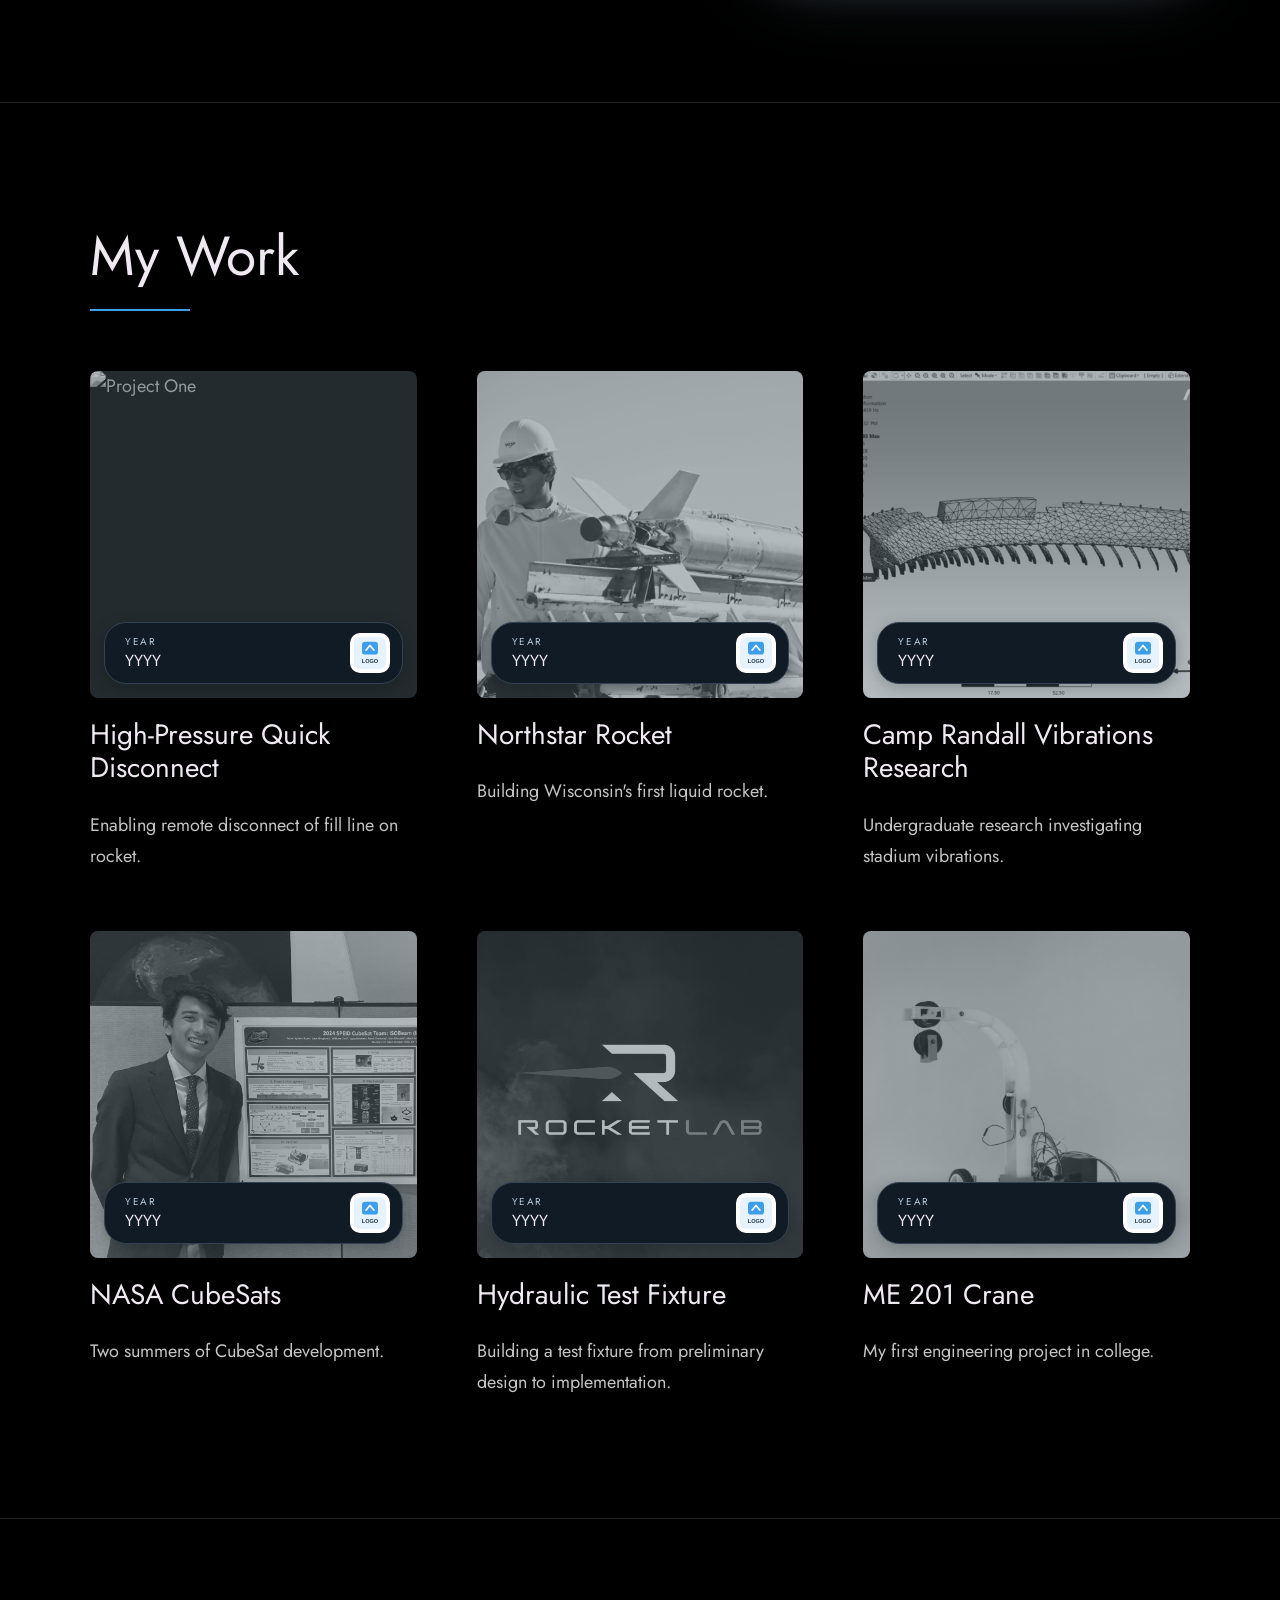
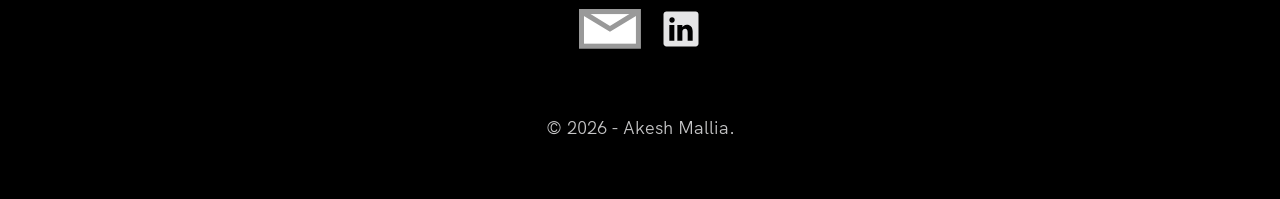
==== commit 5ed329e3: "Add rounded project year and organization logo badges" ====
--- a/index.html
+++ b/index.html
@@ -77,7 +77,12 @@
           <a href="project-1.html" class="project-tile">
             <div class="project-tile__image-wrapper">
               <img src="./images/project-1.JPG" alt="Project One" class="project-tile__image" />
-              <div class="project-tile__overlay"></div>
+              <div class="project-tile__overlay" aria-hidden="true"></div>
+              <!-- PROJECT BADGE: replace YYYY, the logo src, and its organization alt text. -->
+              <div class="project-tile__badge">
+                <span class="project-tile__year"><span class="project-tile__year-label">Year</span>YYYY</span>
+                <img class="project-tile__logo" src="./images/logos/placeholder.svg" alt="Organization logo placeholder" width="40" height="40" />
+              </div>
             </div>
             <div class="project-tile__content">
               <h3>High-Pressure Quick Disconnect</h3>
@@ -89,7 +94,12 @@
           <a href="project-2.html" class="project-tile">
             <div class="project-tile__image-wrapper">
               <img src="./images/project-2.jpg" alt="Project Two" class="project-tile__image" />
-              <div class="project-tile__overlay"></div>
+              <div class="project-tile__overlay" aria-hidden="true"></div>
+              <!-- PROJECT BADGE: replace YYYY, the logo src, and its organization alt text. -->
+              <div class="project-tile__badge">
+                <span class="project-tile__year"><span class="project-tile__year-label">Year</span>YYYY</span>
+                <img class="project-tile__logo" src="./images/logos/placeholder.svg" alt="Organization logo placeholder" width="40" height="40" />
+              </div>
             </div>
             <div class="project-tile__content">
               <h3>Northstar Rocket</h3>
@@ -101,7 +111,12 @@
           <a href="project-3.html" class="project-tile">
             <div class="project-tile__image-wrapper">
               <img src="./images/project-3.png" alt="Project Three" class="project-tile__image" />
-              <div class="project-tile__overlay"></div>
+              <div class="project-tile__overlay" aria-hidden="true"></div>
+              <!-- PROJECT BADGE: replace YYYY, the logo src, and its organization alt text. -->
+              <div class="project-tile__badge">
+                <span class="project-tile__year"><span class="project-tile__year-label">Year</span>YYYY</span>
+                <img class="project-tile__logo" src="./images/logos/placeholder.svg" alt="Organization logo placeholder" width="40" height="40" />
+              </div>
             </div>
             <div class="project-tile__content">
               <h3>Camp Randall Vibrations Research</h3>
@@ -113,7 +128,12 @@
           <a href="project-4.html" class="project-tile">
             <div class="project-tile__image-wrapper">
               <img src="./images/IMG_3555_cropped.jpeg" alt="Project Four" class="project-tile__image" />
-              <div class="project-tile__overlay"></div>
+              <div class="project-tile__overlay" aria-hidden="true"></div>
+              <!-- PROJECT BADGE: replace YYYY, the logo src, and its organization alt text. -->
+              <div class="project-tile__badge">
+                <span class="project-tile__year"><span class="project-tile__year-label">Year</span>YYYY</span>
+                <img class="project-tile__logo" src="./images/logos/placeholder.svg" alt="Organization logo placeholder" width="40" height="40" />
+              </div>
             </div>
             <div class="project-tile__content">
               <h3>NASA CubeSats</h3>
@@ -125,7 +145,12 @@
           <a href="project-5.html" class="project-tile">
             <div class="project-tile__image-wrapper">
               <img src="./images/project-5.webp" alt="Project Five" class="project-tile__image" />
-              <div class="project-tile__overlay"></div>
+              <div class="project-tile__overlay" aria-hidden="true"></div>
+              <!-- PROJECT BADGE: replace YYYY, the logo src, and its organization alt text. -->
+              <div class="project-tile__badge">
+                <span class="project-tile__year"><span class="project-tile__year-label">Year</span>YYYY</span>
+                <img class="project-tile__logo" src="./images/logos/placeholder.svg" alt="Organization logo placeholder" width="40" height="40" />
+              </div>
             </div>
             <div class="project-tile__content">
               <h3>Hydraulic Test Fixture</h3>
@@ -137,7 +162,12 @@
           <a href="project-6.html" class="project-tile">
             <div class="project-tile__image-wrapper">
               <img src="./images/project-6.JPG" alt="Project Six" class="project-tile__image" />
-              <div class="project-tile__overlay"></div>
+              <div class="project-tile__overlay" aria-hidden="true"></div>
+              <!-- PROJECT BADGE: replace YYYY, the logo src, and its organization alt text. -->
+              <div class="project-tile__badge">
+                <span class="project-tile__year"><span class="project-tile__year-label">Year</span>YYYY</span>
+                <img class="project-tile__logo" src="./images/logos/placeholder.svg" alt="Organization logo placeholder" width="40" height="40" />
+              </div>
             </div>
             <div class="project-tile__content">
               <h3>ME 201 Crane</h3>
--- a/index.css
+++ b/index.css
@@ -583,12 +583,63 @@
     opacity: 1;
 }
 
-.project-tile:hover .project-tile__image {
+.project-tile:hover .project-tile__image,
+.project-tile:focus-visible .project-tile__image {
     filter: grayscale(0%) brightness(1);
 }
 
-.project-tile:hover .project-tile__overlay {
+.project-tile:hover .project-tile__overlay,
+.project-tile:focus-visible .project-tile__overlay {
     opacity: 0;
+}
+
+/* Badge is a sibling of the filtered photo, above the colored overlay.
+ * Its opaque background and logo stay the same color on hover/focus.
+ */
+.project-tile__badge {
+    position: absolute;
+    z-index: 1;
+    left: 14px;
+    right: 14px;
+    bottom: 14px;
+    display: flex;
+    align-items: center;
+    justify-content: space-between;
+    gap: 12px;
+    padding: 10px 12px 10px 20px;
+    border: 1px solid #344353;
+    border-radius: 22px;
+    background: #111b26;
+    color: #f0e9f2;
+    box-shadow: 0 4px 16px rgba(0, 0, 0, .22);
+    pointer-events: none;
+}
+
+.project-tile__year {
+    display: flex;
+    flex-direction: column;
+    gap: 3px;
+    font-size: 16px;
+    line-height: 1.2;
+    font-variant-numeric: tabular-nums;
+}
+
+.project-tile__year-label {
+    font-size: 10px;
+    letter-spacing: 1.6px;
+    text-transform: uppercase;
+    color: #b5c9db;
+}
+
+.project-tile__logo {
+    display: block;
+    flex: 0 0 40px;
+    width: 40px;
+    height: 40px;
+    padding: 4px;
+    border-radius: 10px;
+    background: #fff;
+    object-fit: contain;
 }
 
 .project-tile__content h3 {
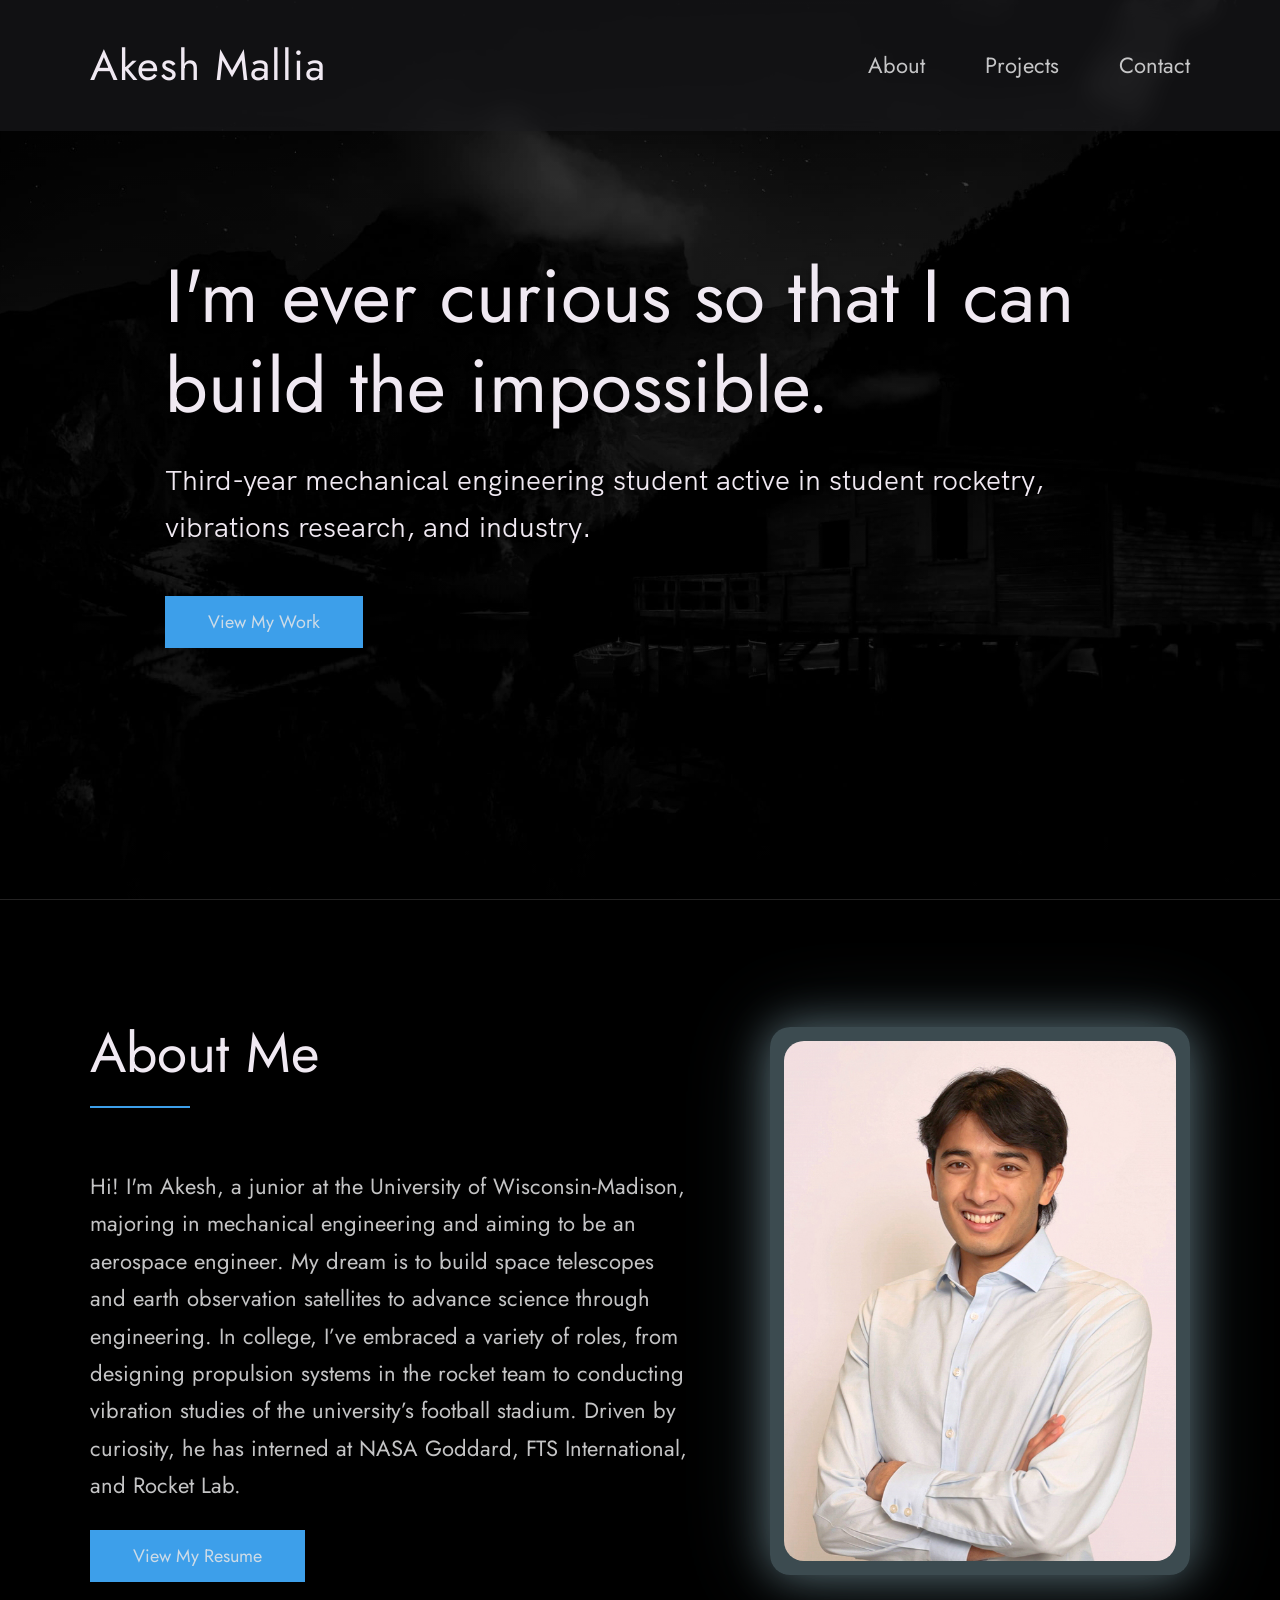
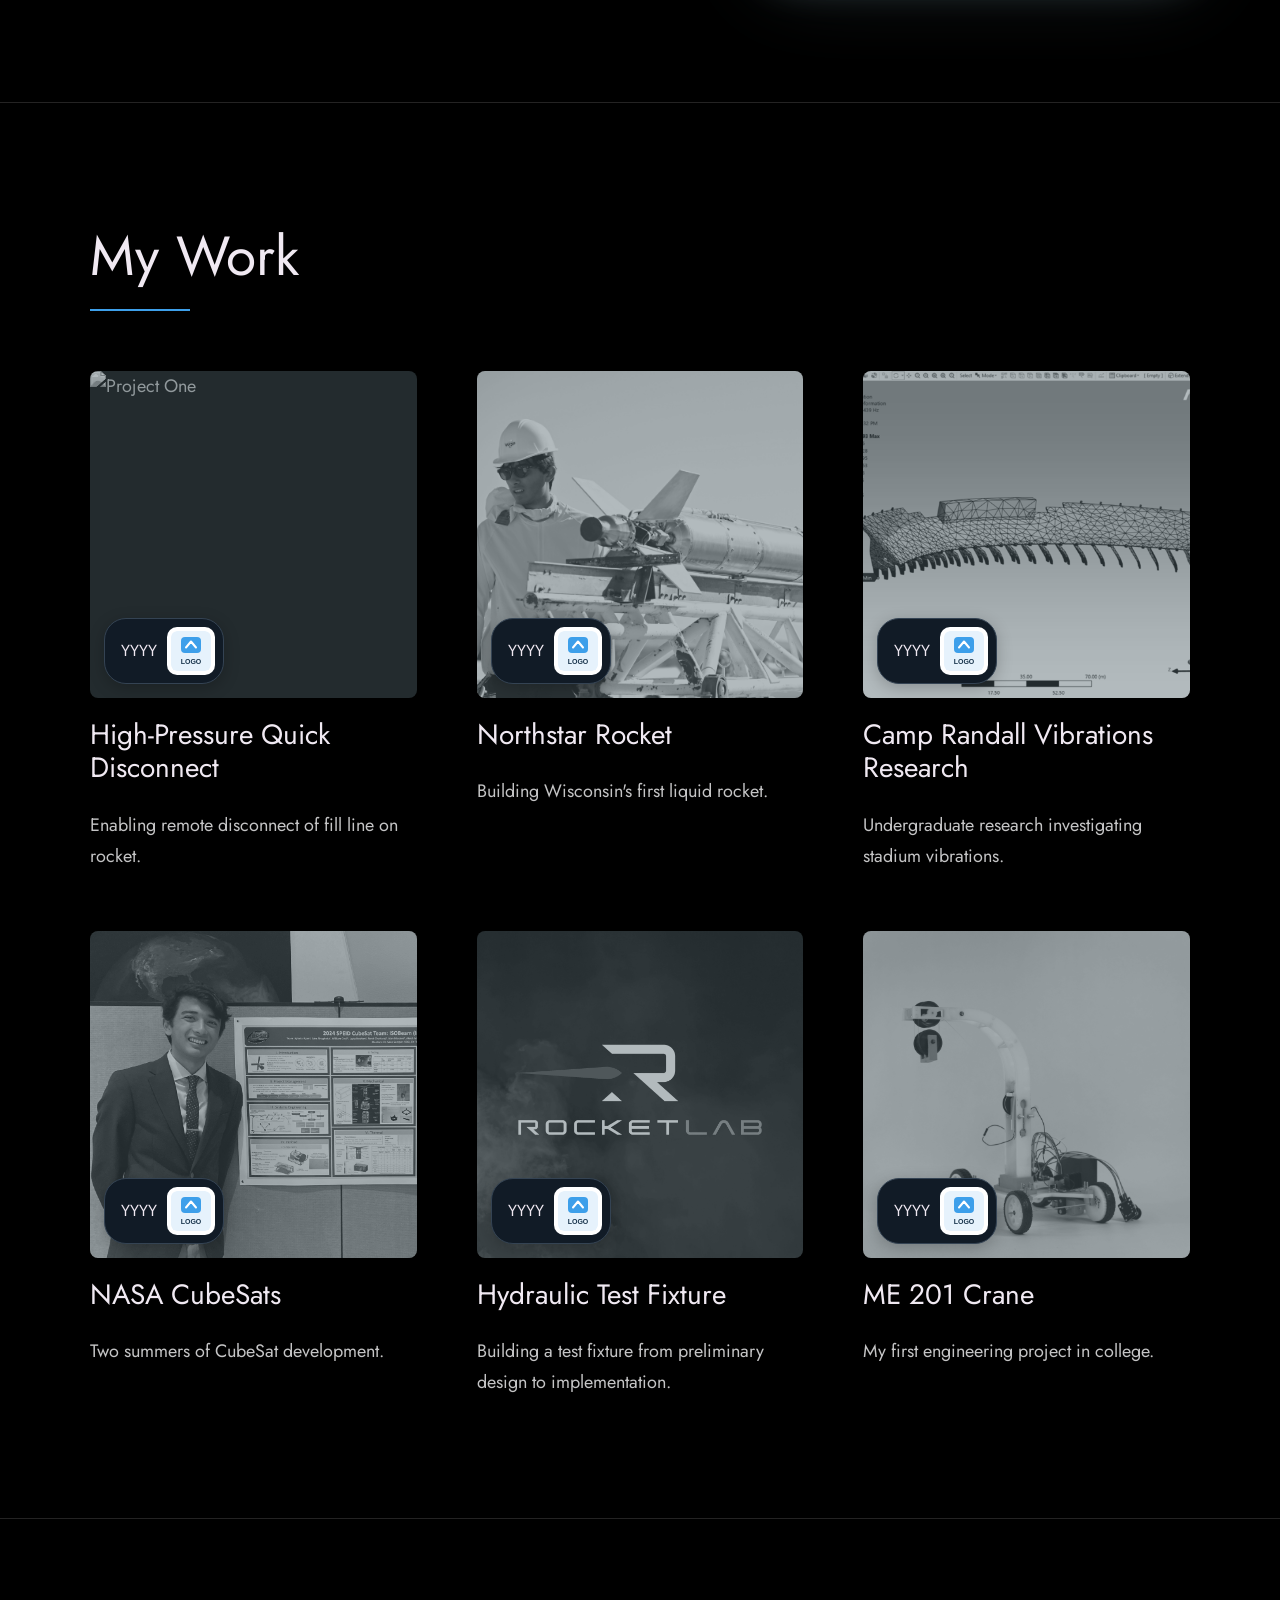
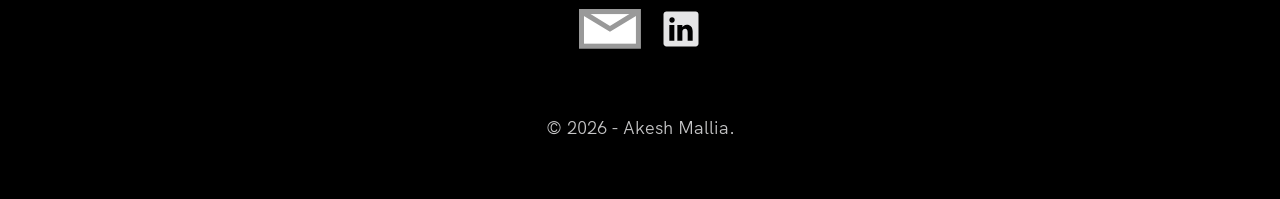
==== commit 1b670e81: "Make project badges compact and enlarge organization logos" ====
--- a/index.html
+++ b/index.html
@@ -80,8 +80,8 @@
               <div class="project-tile__overlay" aria-hidden="true"></div>
               <!-- PROJECT BADGE: replace YYYY, the logo src, and its organization alt text. -->
               <div class="project-tile__badge">
-                <span class="project-tile__year"><span class="project-tile__year-label">Year</span>YYYY</span>
-                <img class="project-tile__logo" src="./images/logos/placeholder.svg" alt="Organization logo placeholder" width="40" height="40" />
+                <span class="project-tile__year">YYYY</span>
+                <img class="project-tile__logo" src="./images/logos/placeholder.svg" alt="Organization logo placeholder" width="48" height="48" />
               </div>
             </div>
             <div class="project-tile__content">
@@ -97,8 +97,8 @@
               <div class="project-tile__overlay" aria-hidden="true"></div>
               <!-- PROJECT BADGE: replace YYYY, the logo src, and its organization alt text. -->
               <div class="project-tile__badge">
-                <span class="project-tile__year"><span class="project-tile__year-label">Year</span>YYYY</span>
-                <img class="project-tile__logo" src="./images/logos/placeholder.svg" alt="Organization logo placeholder" width="40" height="40" />
+                <span class="project-tile__year">YYYY</span>
+                <img class="project-tile__logo" src="./images/logos/placeholder.svg" alt="Organization logo placeholder" width="48" height="48" />
               </div>
             </div>
             <div class="project-tile__content">
@@ -114,8 +114,8 @@
               <div class="project-tile__overlay" aria-hidden="true"></div>
               <!-- PROJECT BADGE: replace YYYY, the logo src, and its organization alt text. -->
               <div class="project-tile__badge">
-                <span class="project-tile__year"><span class="project-tile__year-label">Year</span>YYYY</span>
-                <img class="project-tile__logo" src="./images/logos/placeholder.svg" alt="Organization logo placeholder" width="40" height="40" />
+                <span class="project-tile__year">YYYY</span>
+                <img class="project-tile__logo" src="./images/logos/placeholder.svg" alt="Organization logo placeholder" width="48" height="48" />
               </div>
             </div>
             <div class="project-tile__content">
@@ -131,8 +131,8 @@
               <div class="project-tile__overlay" aria-hidden="true"></div>
               <!-- PROJECT BADGE: replace YYYY, the logo src, and its organization alt text. -->
               <div class="project-tile__badge">
-                <span class="project-tile__year"><span class="project-tile__year-label">Year</span>YYYY</span>
-                <img class="project-tile__logo" src="./images/logos/placeholder.svg" alt="Organization logo placeholder" width="40" height="40" />
+                <span class="project-tile__year">YYYY</span>
+                <img class="project-tile__logo" src="./images/logos/placeholder.svg" alt="Organization logo placeholder" width="48" height="48" />
               </div>
             </div>
             <div class="project-tile__content">
@@ -148,8 +148,8 @@
               <div class="project-tile__overlay" aria-hidden="true"></div>
               <!-- PROJECT BADGE: replace YYYY, the logo src, and its organization alt text. -->
               <div class="project-tile__badge">
-                <span class="project-tile__year"><span class="project-tile__year-label">Year</span>YYYY</span>
-                <img class="project-tile__logo" src="./images/logos/placeholder.svg" alt="Organization logo placeholder" width="40" height="40" />
+                <span class="project-tile__year">YYYY</span>
+                <img class="project-tile__logo" src="./images/logos/placeholder.svg" alt="Organization logo placeholder" width="48" height="48" />
               </div>
             </div>
             <div class="project-tile__content">
@@ -165,8 +165,8 @@
               <div class="project-tile__overlay" aria-hidden="true"></div>
               <!-- PROJECT BADGE: replace YYYY, the logo src, and its organization alt text. -->
               <div class="project-tile__badge">
-                <span class="project-tile__year"><span class="project-tile__year-label">Year</span>YYYY</span>
-                <img class="project-tile__logo" src="./images/logos/placeholder.svg" alt="Organization logo placeholder" width="40" height="40" />
+                <span class="project-tile__year">YYYY</span>
+                <img class="project-tile__logo" src="./images/logos/placeholder.svg" alt="Organization logo placeholder" width="48" height="48" />
               </div>
             </div>
             <div class="project-tile__content">
--- a/index.css
+++ b/index.css
@@ -600,13 +600,13 @@
     position: absolute;
     z-index: 1;
     left: 14px;
-    right: 14px;
     bottom: 14px;
     display: flex;
     align-items: center;
-    justify-content: space-between;
-    gap: 12px;
-    padding: 10px 12px 10px 20px;
+    width: max-content;
+    max-width: calc(100% - 28px);
+    gap: 10px;
+    padding: 8px 8px 8px 16px;
     border: 1px solid #344353;
     border-radius: 22px;
     background: #111b26;
@@ -616,26 +616,16 @@
 }
 
 .project-tile__year {
-    display: flex;
-    flex-direction: column;
-    gap: 3px;
     font-size: 16px;
     line-height: 1.2;
     font-variant-numeric: tabular-nums;
 }
 
-.project-tile__year-label {
-    font-size: 10px;
-    letter-spacing: 1.6px;
-    text-transform: uppercase;
-    color: #b5c9db;
-}
-
 .project-tile__logo {
     display: block;
-    flex: 0 0 40px;
-    width: 40px;
-    height: 40px;
+    flex: 0 0 48px;
+    width: 48px;
+    height: 48px;
     padding: 4px;
     border-radius: 10px;
     background: #fff;
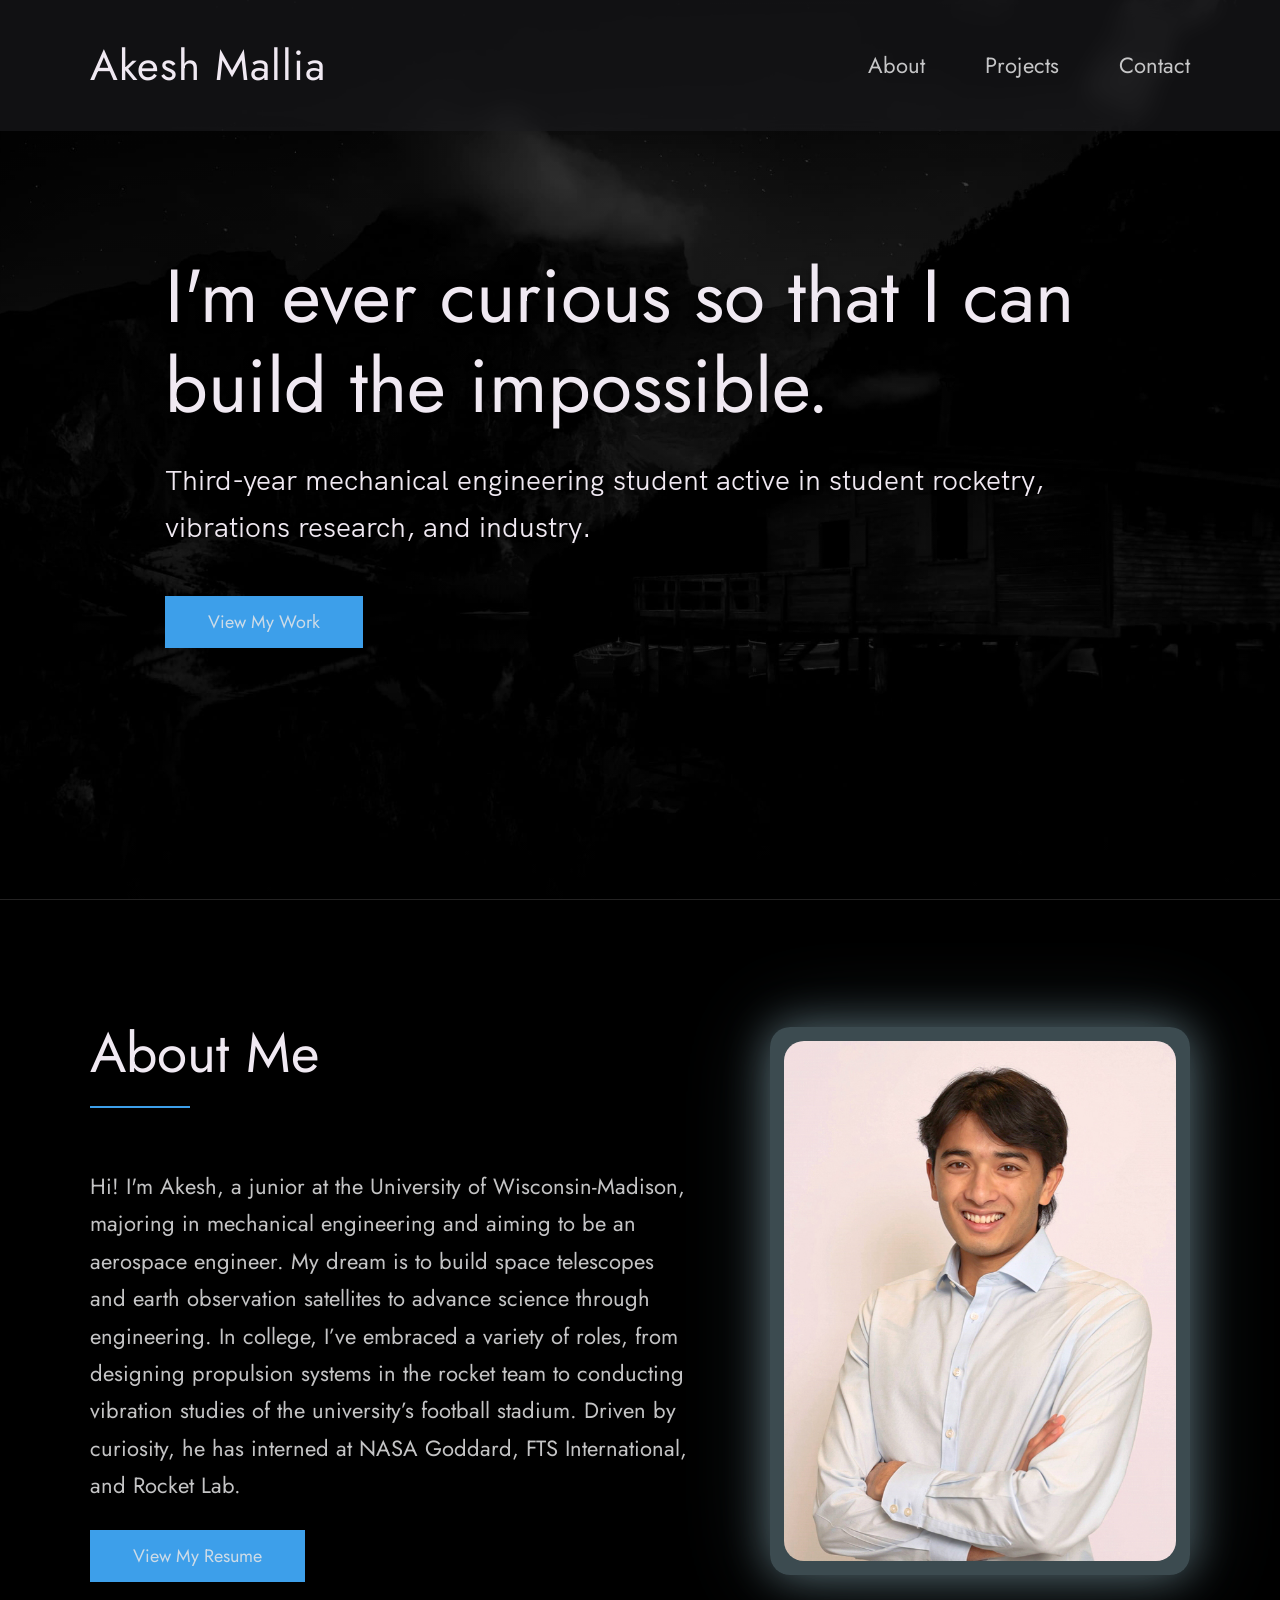
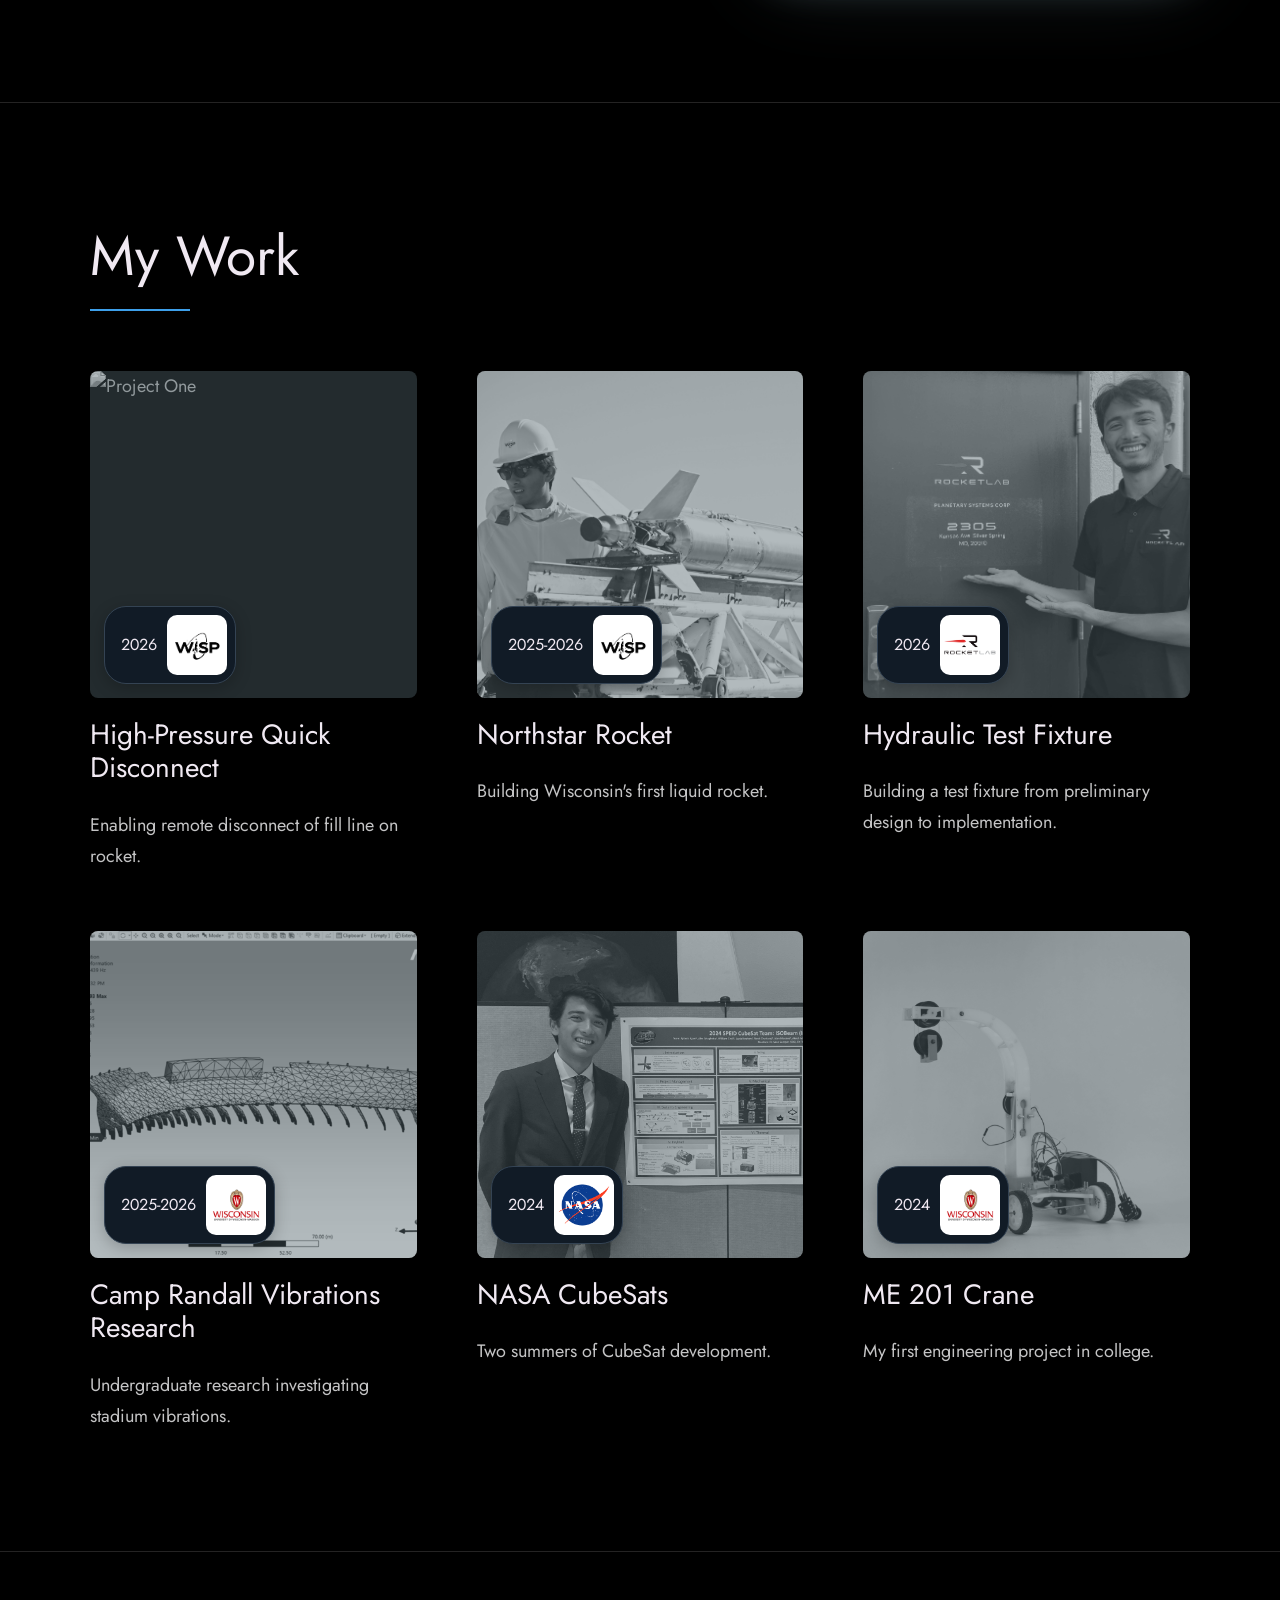
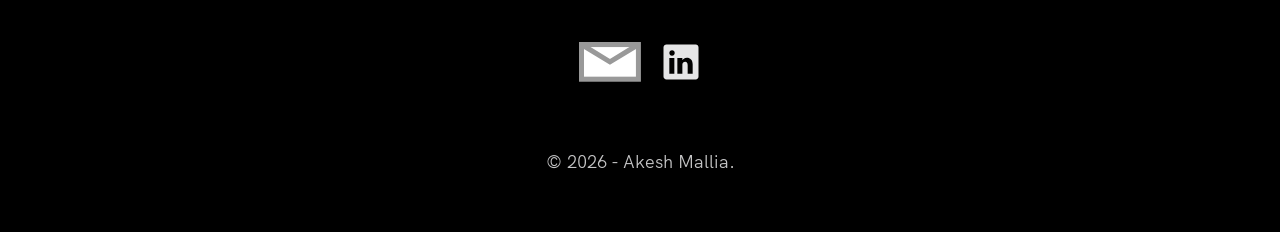
==== commit 87289cde: "adding logos" ====
--- a/index.html
+++ b/index.html
@@ -78,10 +78,9 @@
             <div class="project-tile__image-wrapper">
               <img src="./images/project-1.JPG" alt="Project One" class="project-tile__image" />
               <div class="project-tile__overlay" aria-hidden="true"></div>
-              <!-- PROJECT BADGE: replace YYYY, the logo src, and its organization alt text. -->
-              <div class="project-tile__badge">
-                <span class="project-tile__year">YYYY</span>
-                <img class="project-tile__logo" src="./images/logos/placeholder.svg" alt="Organization logo placeholder" width="48" height="48" />
+              <div class="project-tile__badge">
+                <span class="project-tile__year">2026</span>
+                <img class="project-tile__logo" src="./images/logos/wisp.png" alt="WISP" width="48" height="48" />
               </div>
             </div>
             <div class="project-tile__content">
@@ -95,10 +94,9 @@
             <div class="project-tile__image-wrapper">
               <img src="./images/project-2.jpg" alt="Project Two" class="project-tile__image" />
               <div class="project-tile__overlay" aria-hidden="true"></div>
-              <!-- PROJECT BADGE: replace YYYY, the logo src, and its organization alt text. -->
-              <div class="project-tile__badge">
-                <span class="project-tile__year">YYYY</span>
-                <img class="project-tile__logo" src="./images/logos/placeholder.svg" alt="Organization logo placeholder" width="48" height="48" />
+              <div class="project-tile__badge">
+                <span class="project-tile__year">2025-2026</span>
+                <img class="project-tile__logo" src="./images/logos/wisp.png" alt="WISP" width="48" height="48" />
               </div>
             </div>
             <div class="project-tile__content">
@@ -110,12 +108,27 @@
           <!-- Project 3 -->
           <a href="project-3.html" class="project-tile">
             <div class="project-tile__image-wrapper">
+              <img src="./images/IMG_8380.jpeg" alt="Project Three" class="project-tile__image" />
+              <div class="project-tile__overlay" aria-hidden="true"></div>
+              <div class="project-tile__badge">
+                <span class="project-tile__year">2026</span>
+                <img class="project-tile__logo" src="./images/logos/rocketlab.png" alt="Rocket Lab" width="48" height="48" />
+              </div>
+            </div>
+            <div class="project-tile__content">
+              <h3>Hydraulic Test Fixture</h3>
+              <p>Building a test fixture from preliminary design to implementation.</p>
+            </div>
+          </a>
+
+          <!-- Project 4 -->
+          <a href="project-4.html" class="project-tile">
+            <div class="project-tile__image-wrapper">
               <img src="./images/project-3.png" alt="Project Three" class="project-tile__image" />
               <div class="project-tile__overlay" aria-hidden="true"></div>
-              <!-- PROJECT BADGE: replace YYYY, the logo src, and its organization alt text. -->
-              <div class="project-tile__badge">
-                <span class="project-tile__year">YYYY</span>
-                <img class="project-tile__logo" src="./images/logos/placeholder.svg" alt="Organization logo placeholder" width="48" height="48" />
+              <div class="project-tile__badge">
+                <span class="project-tile__year">2025-2026</span>
+                <img class="project-tile__logo" src="./images/logos/uw.png" alt="University of Wisconsin" width="48" height="48" />
               </div>
             </div>
             <div class="project-tile__content">
@@ -124,15 +137,14 @@
             </div>
           </a>
 
-          <!-- Project 4 -->
-          <a href="project-4.html" class="project-tile">
+          <!-- Project 5 -->
+          <a href="project-5.html" class="project-tile">
             <div class="project-tile__image-wrapper">
               <img src="./images/IMG_3555_cropped.jpeg" alt="Project Four" class="project-tile__image" />
               <div class="project-tile__overlay" aria-hidden="true"></div>
-              <!-- PROJECT BADGE: replace YYYY, the logo src, and its organization alt text. -->
-              <div class="project-tile__badge">
-                <span class="project-tile__year">YYYY</span>
-                <img class="project-tile__logo" src="./images/logos/placeholder.svg" alt="Organization logo placeholder" width="48" height="48" />
+              <div class="project-tile__badge">
+                <span class="project-tile__year">2024</span>
+                <img class="project-tile__logo" src="./images/logos/nasa.png" alt="NASA" width="48" height="48" />
               </div>
             </div>
             <div class="project-tile__content">
@@ -141,32 +153,14 @@
             </div>
           </a>
 
-          <!-- Project 5 -->
-          <a href="project-5.html" class="project-tile">
-            <div class="project-tile__image-wrapper">
-              <img src="./images/project-5.webp" alt="Project Five" class="project-tile__image" />
-              <div class="project-tile__overlay" aria-hidden="true"></div>
-              <!-- PROJECT BADGE: replace YYYY, the logo src, and its organization alt text. -->
-              <div class="project-tile__badge">
-                <span class="project-tile__year">YYYY</span>
-                <img class="project-tile__logo" src="./images/logos/placeholder.svg" alt="Organization logo placeholder" width="48" height="48" />
-              </div>
-            </div>
-            <div class="project-tile__content">
-              <h3>Hydraulic Test Fixture</h3>
-              <p>Building a test fixture from preliminary design to implementation.</p>
-            </div>
-          </a>
-
           <!-- Project 6 -->
           <a href="project-6.html" class="project-tile">
             <div class="project-tile__image-wrapper">
               <img src="./images/project-6.JPG" alt="Project Six" class="project-tile__image" />
               <div class="project-tile__overlay" aria-hidden="true"></div>
-              <!-- PROJECT BADGE: replace YYYY, the logo src, and its organization alt text. -->
-              <div class="project-tile__badge">
-                <span class="project-tile__year">YYYY</span>
-                <img class="project-tile__logo" src="./images/logos/placeholder.svg" alt="Organization logo placeholder" width="48" height="48" />
+              <div class="project-tile__badge">
+                <span class="project-tile__year">2024</span>
+                <img class="project-tile__logo" src="./images/logos/uw.png" alt="University of Wisconsin" width="48" height="48" />
               </div>
             </div>
             <div class="project-tile__content">
--- a/index.css
+++ b/index.css
@@ -624,8 +624,8 @@
 .project-tile__logo {
     display: block;
     flex: 0 0 48px;
-    width: 48px;
-    height: 48px;
+    width: 60px;
+    height: 60px;
     padding: 4px;
     border-radius: 10px;
     background: #fff;
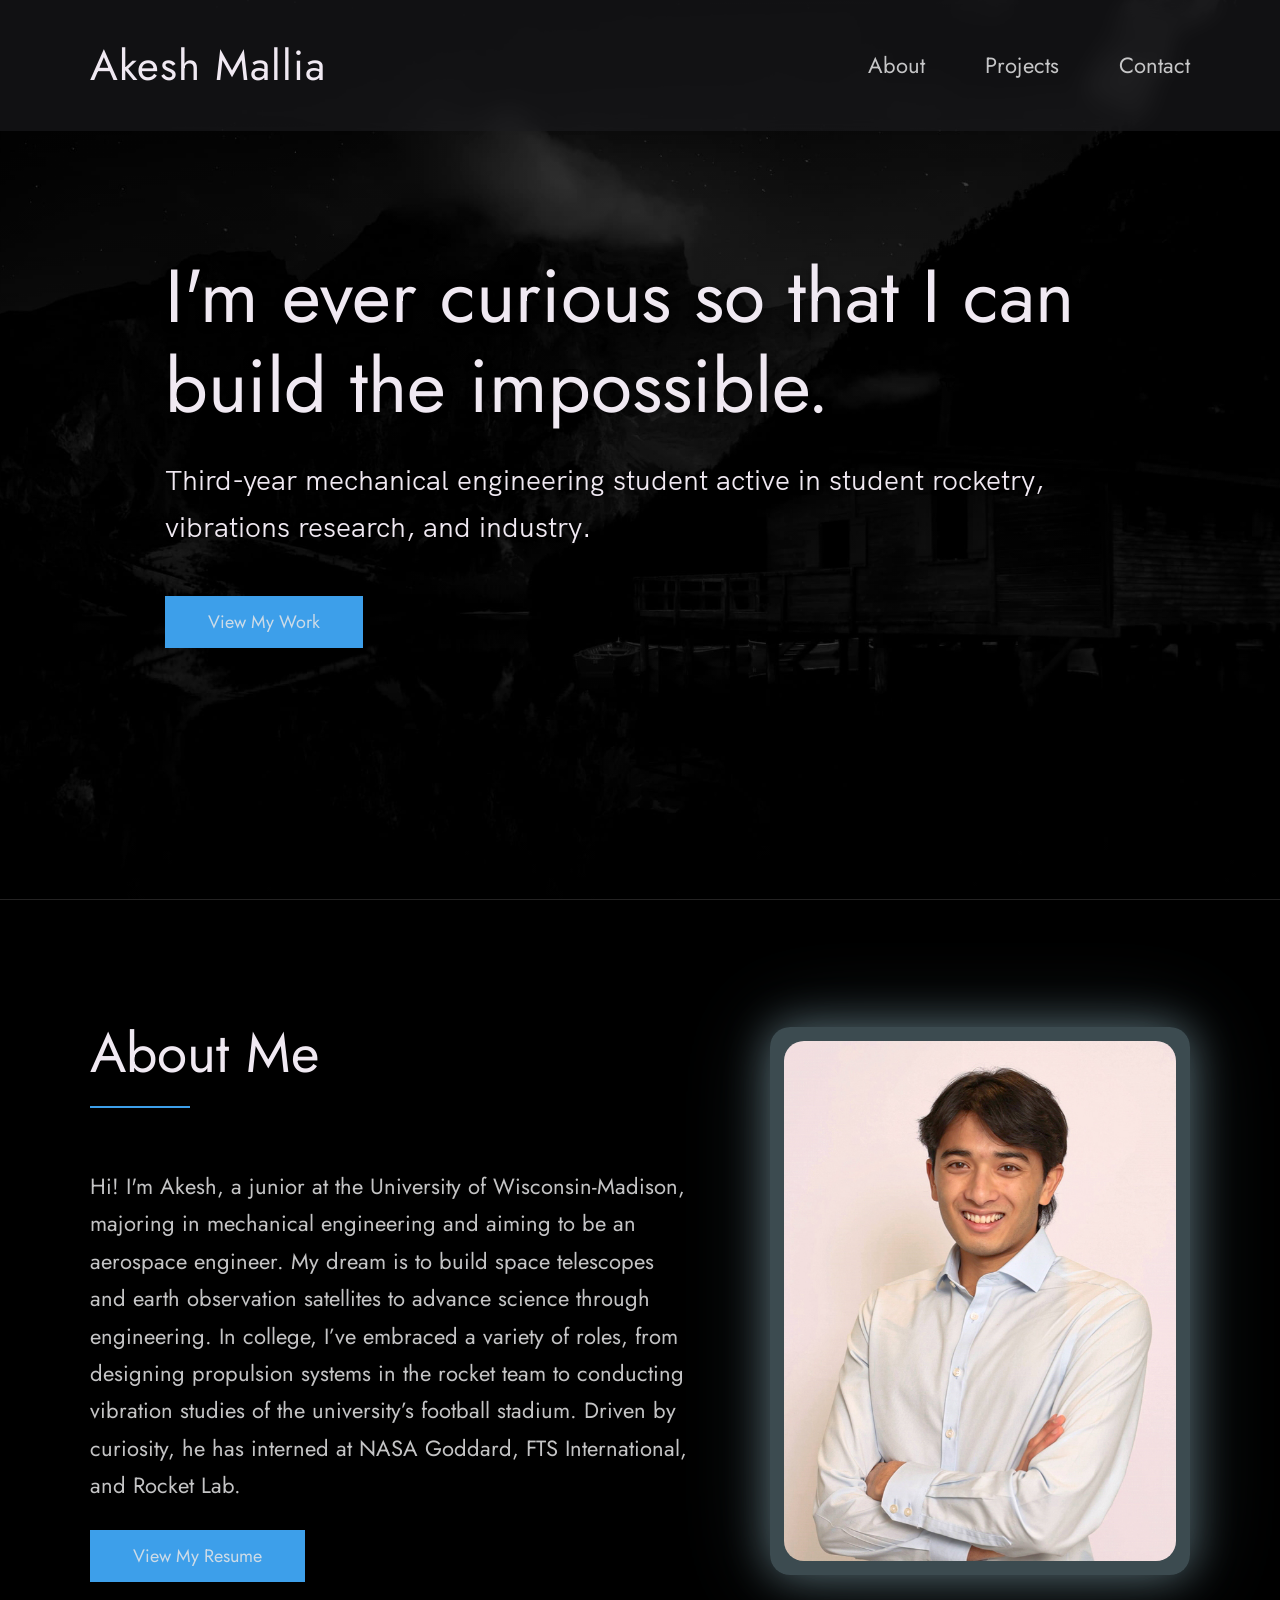
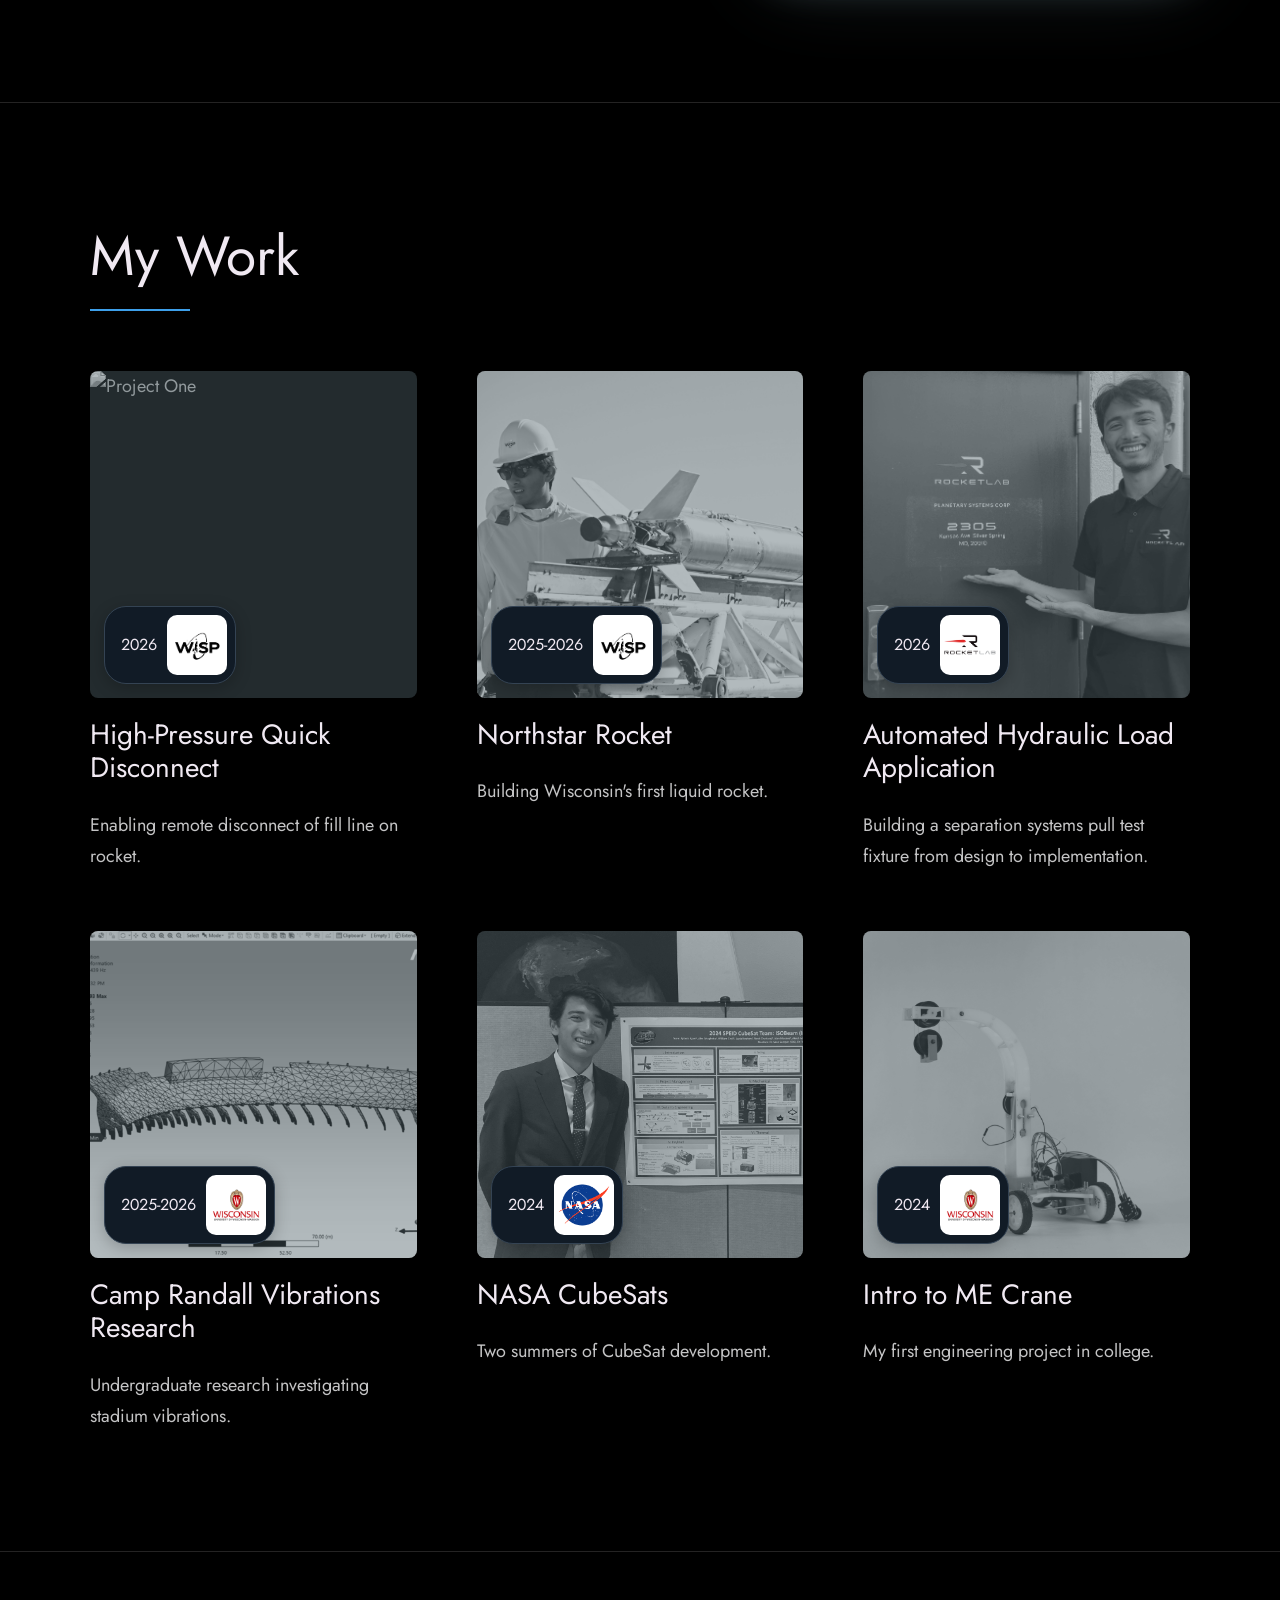
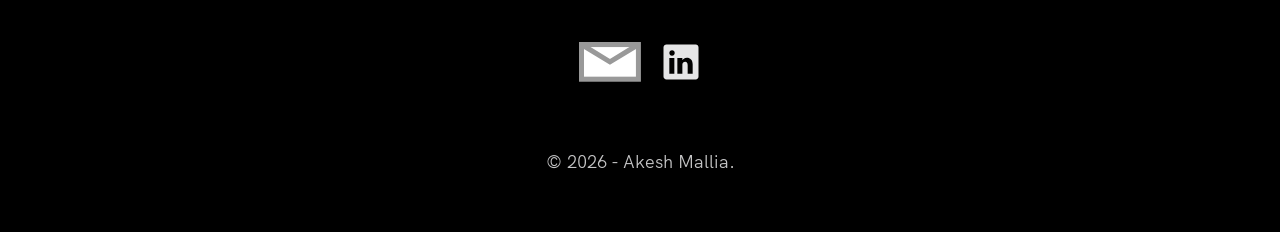
==== commit b80f2dce: "adding links" ====
--- a/index.html
+++ b/index.html
@@ -116,8 +116,8 @@
               </div>
             </div>
             <div class="project-tile__content">
-              <h3>Hydraulic Test Fixture</h3>
-              <p>Building a test fixture from preliminary design to implementation.</p>
+              <h3>Automated Hydraulic Load Application</h3>
+              <p>Building a separation systems pull test fixture from design to implementation.</p>
             </div>
           </a>
 
@@ -164,7 +164,7 @@
               </div>
             </div>
             <div class="project-tile__content">
-              <h3>ME 201 Crane</h3>
+              <h3>Intro to ME Crane</h3>
               <p>My first engineering project in college.</p>
             </div>
           </a>
--- a/index.css
+++ b/index.css
@@ -725,6 +725,52 @@
     text-shadow: 0 2px 8px rgba(0, 0, 0, 0.5);
 }
 
+/* Centered, larger version of the homepage tile badge. */
+.project-hero__badge {
+    display: flex;
+    align-items: center;
+    justify-content: center;
+    width: max-content;
+    max-width: 100%;
+    gap: 14px;
+    margin: 24px auto 0;
+    padding: 10px 10px 10px 22px;
+    border: 1px solid #344353;
+    border-radius: 28px;
+    background: #111b26;
+    color: #f0e9f2;
+    box-shadow: 0 4px 16px rgba(0, 0, 0, .22);
+}
+
+.project-hero__year {
+    font-family: 'Jost', sans-serif;
+    font-size: clamp(20px, 2.2vw, 24px);
+    line-height: 1.2;
+    font-variant-numeric: tabular-nums;
+}
+
+.project-hero__logo-link {
+    display: block;
+    flex: 0 0 auto;
+    border-radius: 14px;
+}
+
+.project-hero__logo-link:hover,
+.project-hero__logo-link:focus-visible {
+    box-shadow: 0 0 0 3px var(--accent);
+}
+
+.project-hero__logo {
+    display: block;
+    flex: 0 0 auto;
+    width: clamp(75px, 6vw, 80px);
+    height: clamp(75px, 6vw, 80px);
+    object-fit: contain;
+    padding: 4px;
+    border-radius: 14px;
+    background: #fff;
+}
+
 .project-hero__subtitle {
     font-size: var(--font-size-medium);
     color: var(--white);
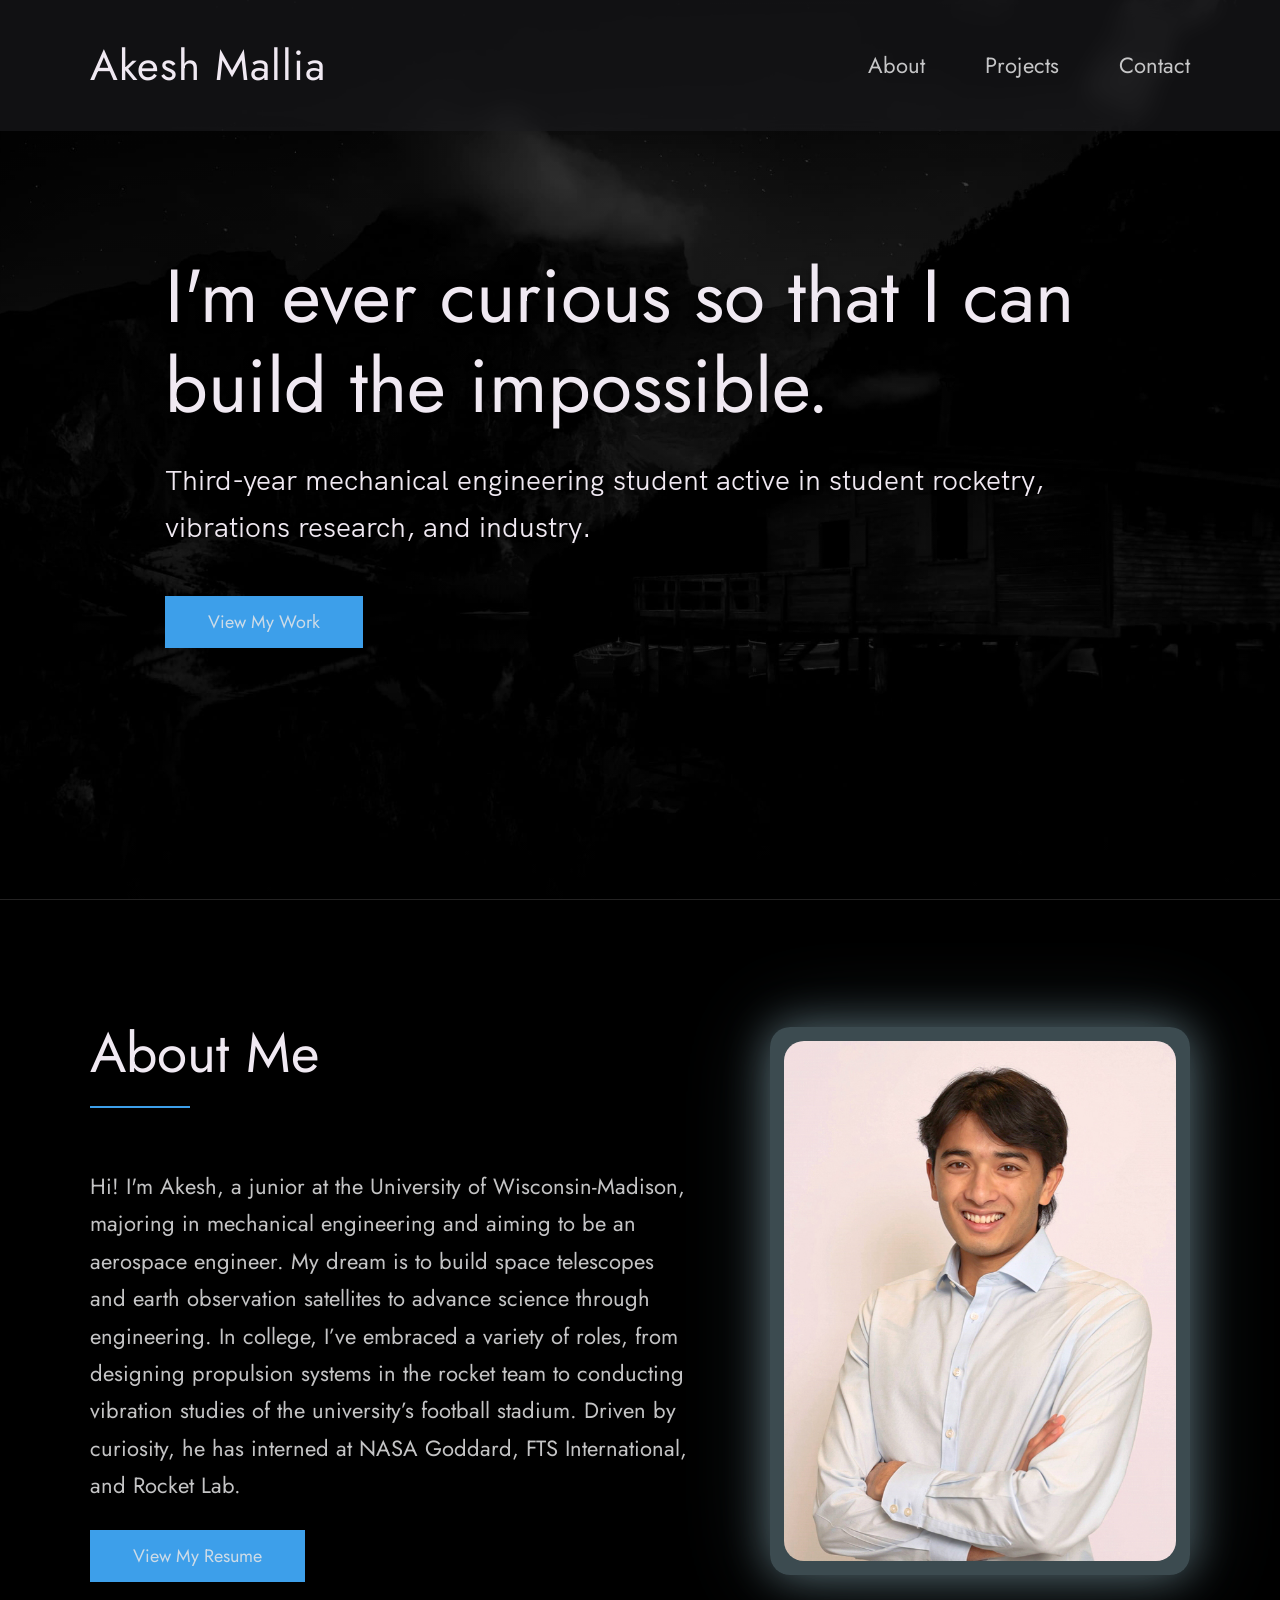
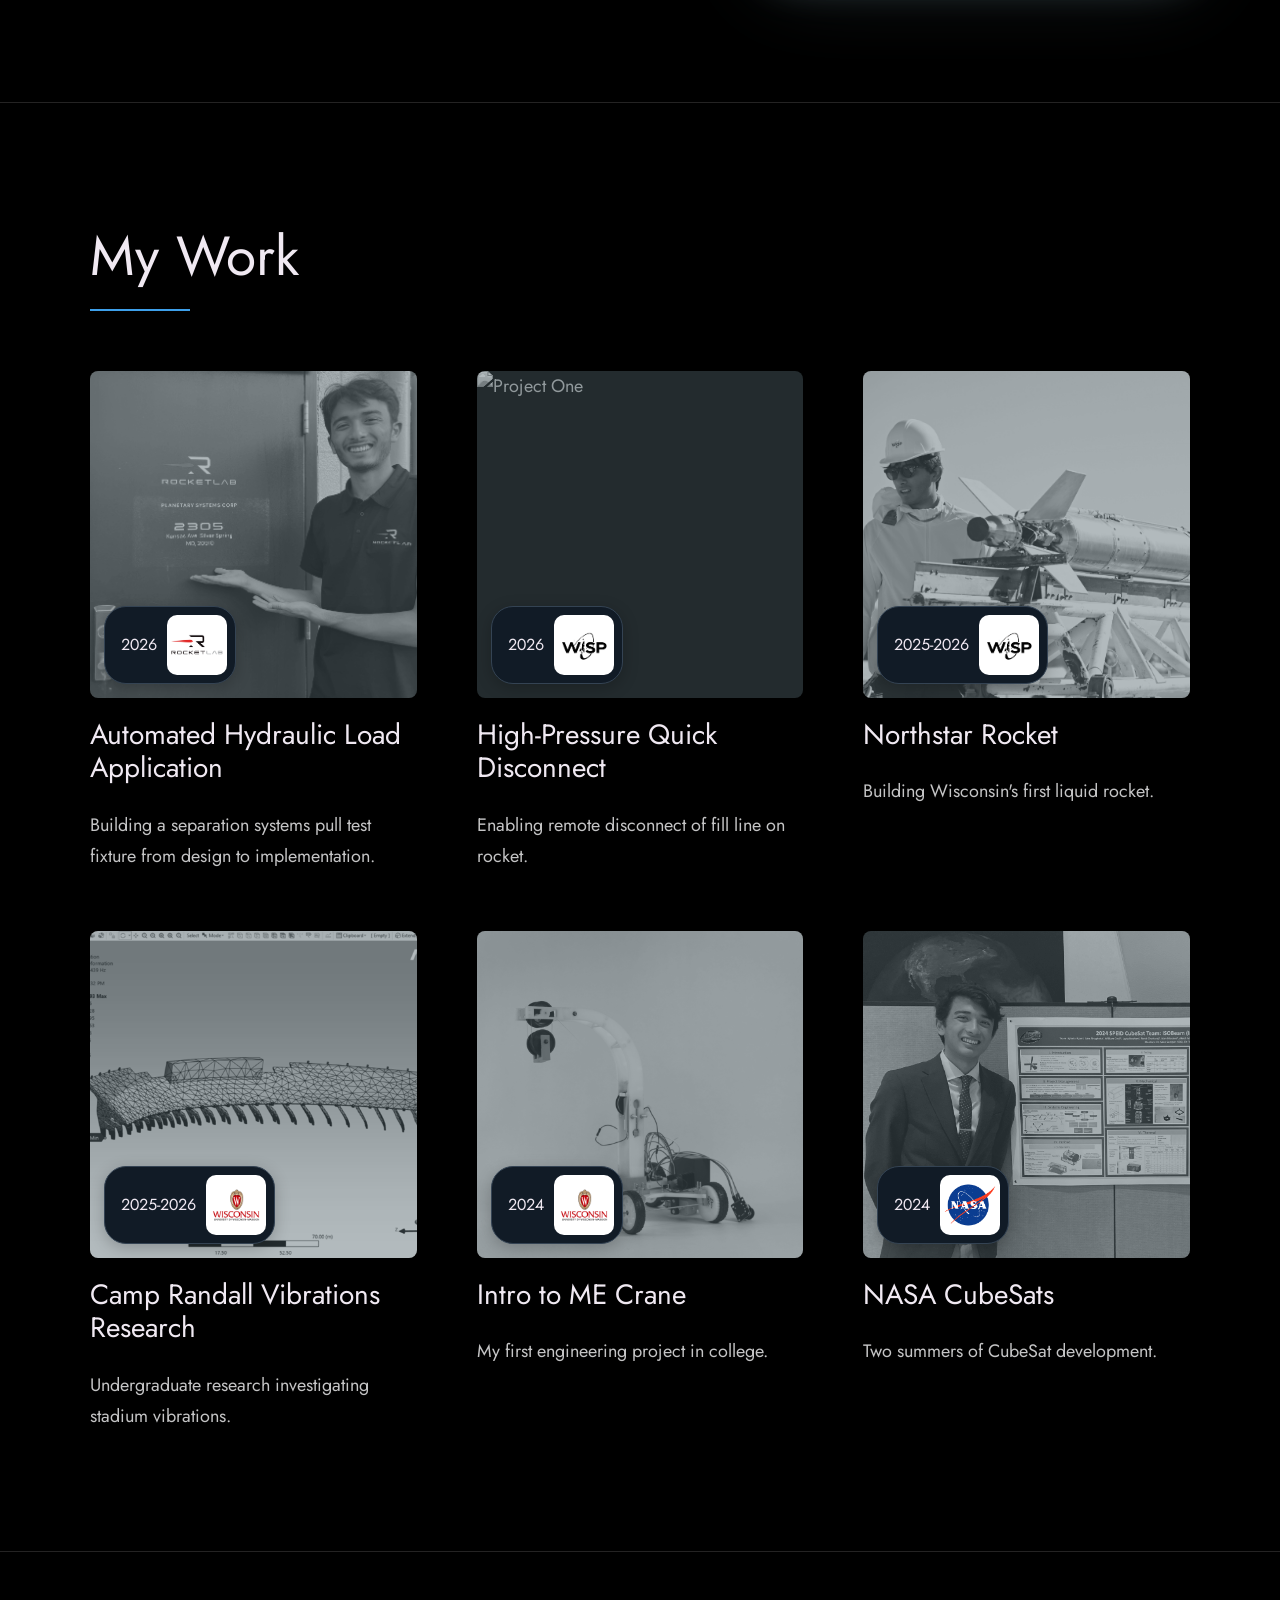
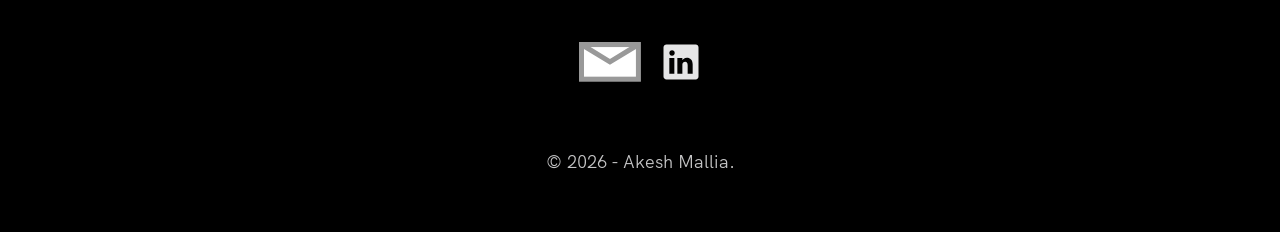
==== commit 4712f519: "changing order of projects" ====
--- a/index.html
+++ b/index.html
@@ -76,6 +76,22 @@
           <!-- Project 1 -->
           <a href="project-1.html" class="project-tile">
             <div class="project-tile__image-wrapper">
+              <img src="./images/IMG_8380.jpeg" alt="Project Three" class="project-tile__image" />
+              <div class="project-tile__overlay" aria-hidden="true"></div>
+              <div class="project-tile__badge">
+                <span class="project-tile__year">2026</span>
+                <img class="project-tile__logo" src="./images/logos/rocketlab.png" alt="Rocket Lab" width="48" height="48" />
+              </div>
+            </div>
+            <div class="project-tile__content">
+              <h3>Automated Hydraulic Load Application</h3>
+              <p>Building a separation systems pull test fixture from design to implementation.</p>
+            </div>
+          </a>
+
+          <!-- Project 2 -->
+          <a href="project-2.html" class="project-tile">
+            <div class="project-tile__image-wrapper">
               <img src="./images/project-1.JPG" alt="Project One" class="project-tile__image" />
               <div class="project-tile__overlay" aria-hidden="true"></div>
               <div class="project-tile__badge">
@@ -89,8 +105,8 @@
             </div>
           </a>
 
-          <!-- Project 2 -->
-          <a href="project-2.html" class="project-tile">
+          <!-- Project 3 -->
+          <a href="project-3.html" class="project-tile">
             <div class="project-tile__image-wrapper">
               <img src="./images/project-2.jpg" alt="Project Two" class="project-tile__image" />
               <div class="project-tile__overlay" aria-hidden="true"></div>
@@ -105,22 +121,6 @@
             </div>
           </a>
 
-          <!-- Project 3 -->
-          <a href="project-3.html" class="project-tile">
-            <div class="project-tile__image-wrapper">
-              <img src="./images/IMG_8380.jpeg" alt="Project Three" class="project-tile__image" />
-              <div class="project-tile__overlay" aria-hidden="true"></div>
-              <div class="project-tile__badge">
-                <span class="project-tile__year">2026</span>
-                <img class="project-tile__logo" src="./images/logos/rocketlab.png" alt="Rocket Lab" width="48" height="48" />
-              </div>
-            </div>
-            <div class="project-tile__content">
-              <h3>Automated Hydraulic Load Application</h3>
-              <p>Building a separation systems pull test fixture from design to implementation.</p>
-            </div>
-          </a>
-
           <!-- Project 4 -->
           <a href="project-4.html" class="project-tile">
             <div class="project-tile__image-wrapper">
@@ -140,6 +140,22 @@
           <!-- Project 5 -->
           <a href="project-5.html" class="project-tile">
             <div class="project-tile__image-wrapper">
+              <img src="./images/project-6.JPG" alt="Project Six" class="project-tile__image" />
+              <div class="project-tile__overlay" aria-hidden="true"></div>
+              <div class="project-tile__badge">
+                <span class="project-tile__year">2024</span>
+                <img class="project-tile__logo" src="./images/logos/uw.png" alt="University of Wisconsin" width="48" height="48" />
+              </div>
+            </div>
+            <div class="project-tile__content">
+              <h3>Intro to ME Crane</h3>
+              <p>My first engineering project in college.</p>
+            </div>
+          </a>
+
+          <!-- Project 6 -->
+          <a href="project-6.html" class="project-tile">
+            <div class="project-tile__image-wrapper">
               <img src="./images/IMG_3555_cropped.jpeg" alt="Project Four" class="project-tile__image" />
               <div class="project-tile__overlay" aria-hidden="true"></div>
               <div class="project-tile__badge">
@@ -153,21 +169,7 @@
             </div>
           </a>
 
-          <!-- Project 6 -->
-          <a href="project-6.html" class="project-tile">
-            <div class="project-tile__image-wrapper">
-              <img src="./images/project-6.JPG" alt="Project Six" class="project-tile__image" />
-              <div class="project-tile__overlay" aria-hidden="true"></div>
-              <div class="project-tile__badge">
-                <span class="project-tile__year">2024</span>
-                <img class="project-tile__logo" src="./images/logos/uw.png" alt="University of Wisconsin" width="48" height="48" />
-              </div>
-            </div>
-            <div class="project-tile__content">
-              <h3>Intro to ME Crane</h3>
-              <p>My first engineering project in college.</p>
-            </div>
-          </a>
+
         </div>
       </div>
     </section>
--- a/index.css
+++ b/index.css
@@ -1173,3 +1173,121 @@
         padding: var(--gutter-medium) 0;
     } 
 }
+
+
+/* Challenge stories: numbered, rounded panels with a distinct outcome footer. */
+.project-content--challenges {
+    max-width: var(--container-max-width);
+}
+
+.challenge-grid {
+    display: grid;
+    grid-template-columns: repeat(2, minmax(0, 1fr));
+    gap: 28px;
+}
+
+.challenge-card {
+    min-width: 0;
+    padding: clamp(24px, 3vw, 36px);
+    border: 1px solid #344353;
+    border-radius: 20px;
+    background: linear-gradient(145deg, #172330, #10151c 65%);
+}
+
+.challenge-card__number {
+    display: block;
+    margin-bottom: 16px;
+    color: #8acaff;
+    font-family: 'Jost', sans-serif;
+    font-size: 14px;
+    letter-spacing: 2px;
+}
+
+.challenge-card h3 {
+    margin: 0 0 26px;
+    font-size: clamp(24px, 2.4vw, 30px);
+    line-height: 1.25;
+}
+
+.challenge-card__steps {
+    display: grid;
+    gap: 24px;
+}
+
+.challenge-card__step dt {
+    margin-bottom: 8px;
+    color: #b9cee0;
+    font-size: 12px;
+    font-weight: 600;
+    letter-spacing: 1.4px;
+    text-transform: uppercase;
+}
+
+.challenge-card__step dd {
+    margin: 0;
+    color: #e1e6ed;
+    font-size: 18px;
+    line-height: 1.6;
+    overflow-wrap: break-word;
+}
+
+.challenge-card__step--outcome {
+    padding: 18px 20px;
+    border-top: 1px solid #385369;
+    border-radius: 0 0 12px 12px;
+    background: #1a2c3b;
+}
+
+.challenge-card__step--outcome dt {
+    color: #98d1ff;
+}
+
+/* A single story uses the available width, with its outcome below both columns. */
+.challenge-card:only-child {
+    grid-column: 1 / -1;
+}
+
+.challenge-card:only-child .challenge-card__steps {
+    grid-template-columns: repeat(2, minmax(0, 1fr));
+}
+
+.challenge-card:only-child .challenge-card__step--outcome {
+    grid-column: 1 / -1;
+}
+
+@media (max-width: 760px) {
+    .challenge-grid,
+    .challenge-card:only-child .challenge-card__steps {
+        grid-template-columns: 1fr;
+    }
+}
+
+
+/* Unframed photo beside project results; stacks below text on small screens. */
+.project-results__image {
+    display: block;
+    width: 100%;
+    height: auto;
+    max-height: 85rem;
+    object-fit: contain;
+}
+
+
+/* Unframed image and caption within the existing responsive media layout. */
+.project-figure {
+    min-width: 0;
+    margin: 0;
+}
+
+.project-figure__caption {
+    margin-top: 16px;
+    font-size: 16px;
+    line-height: 1.5;
+    color: var(--white-1);
+}
+
+
+/* Keep challenge steps readable when a video occupies the adjacent column. */
+.challenge-grid--beside-media .challenge-card:only-child .challenge-card__steps {
+    grid-template-columns: 1fr;
+}
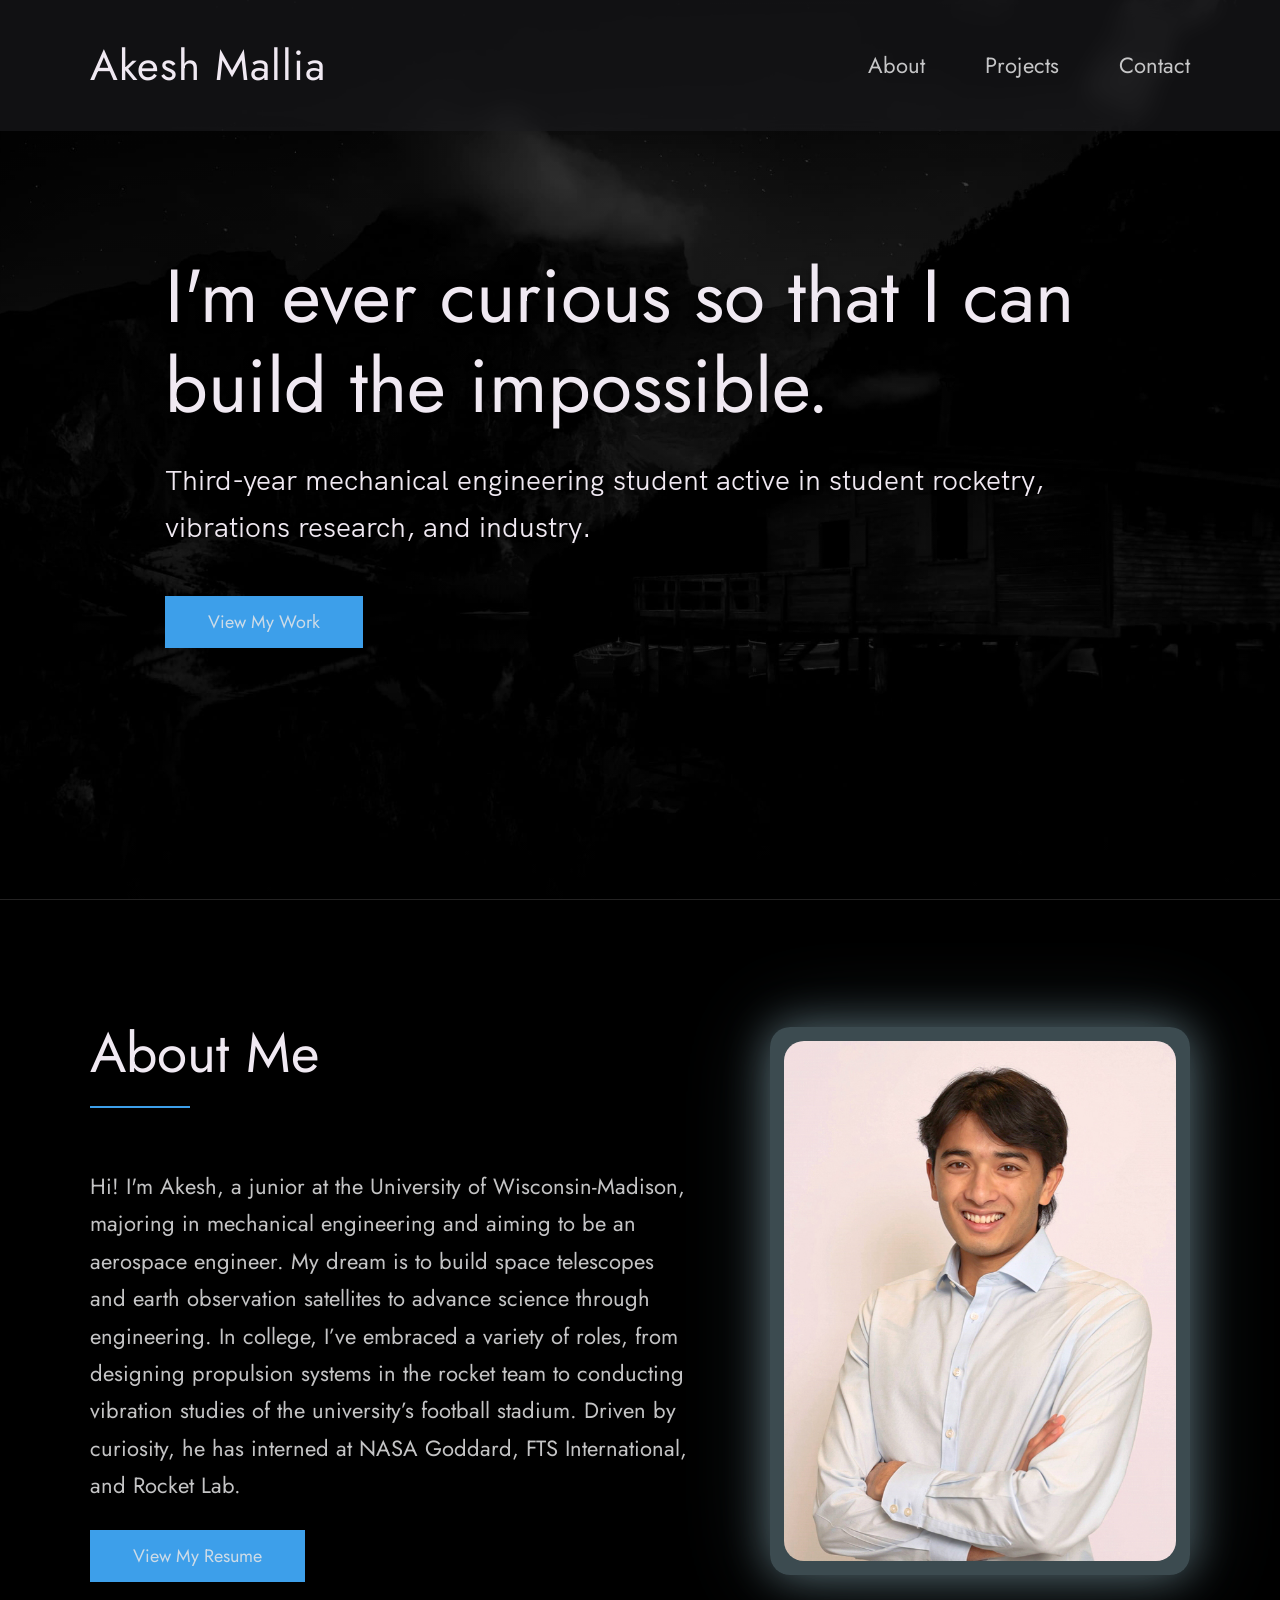
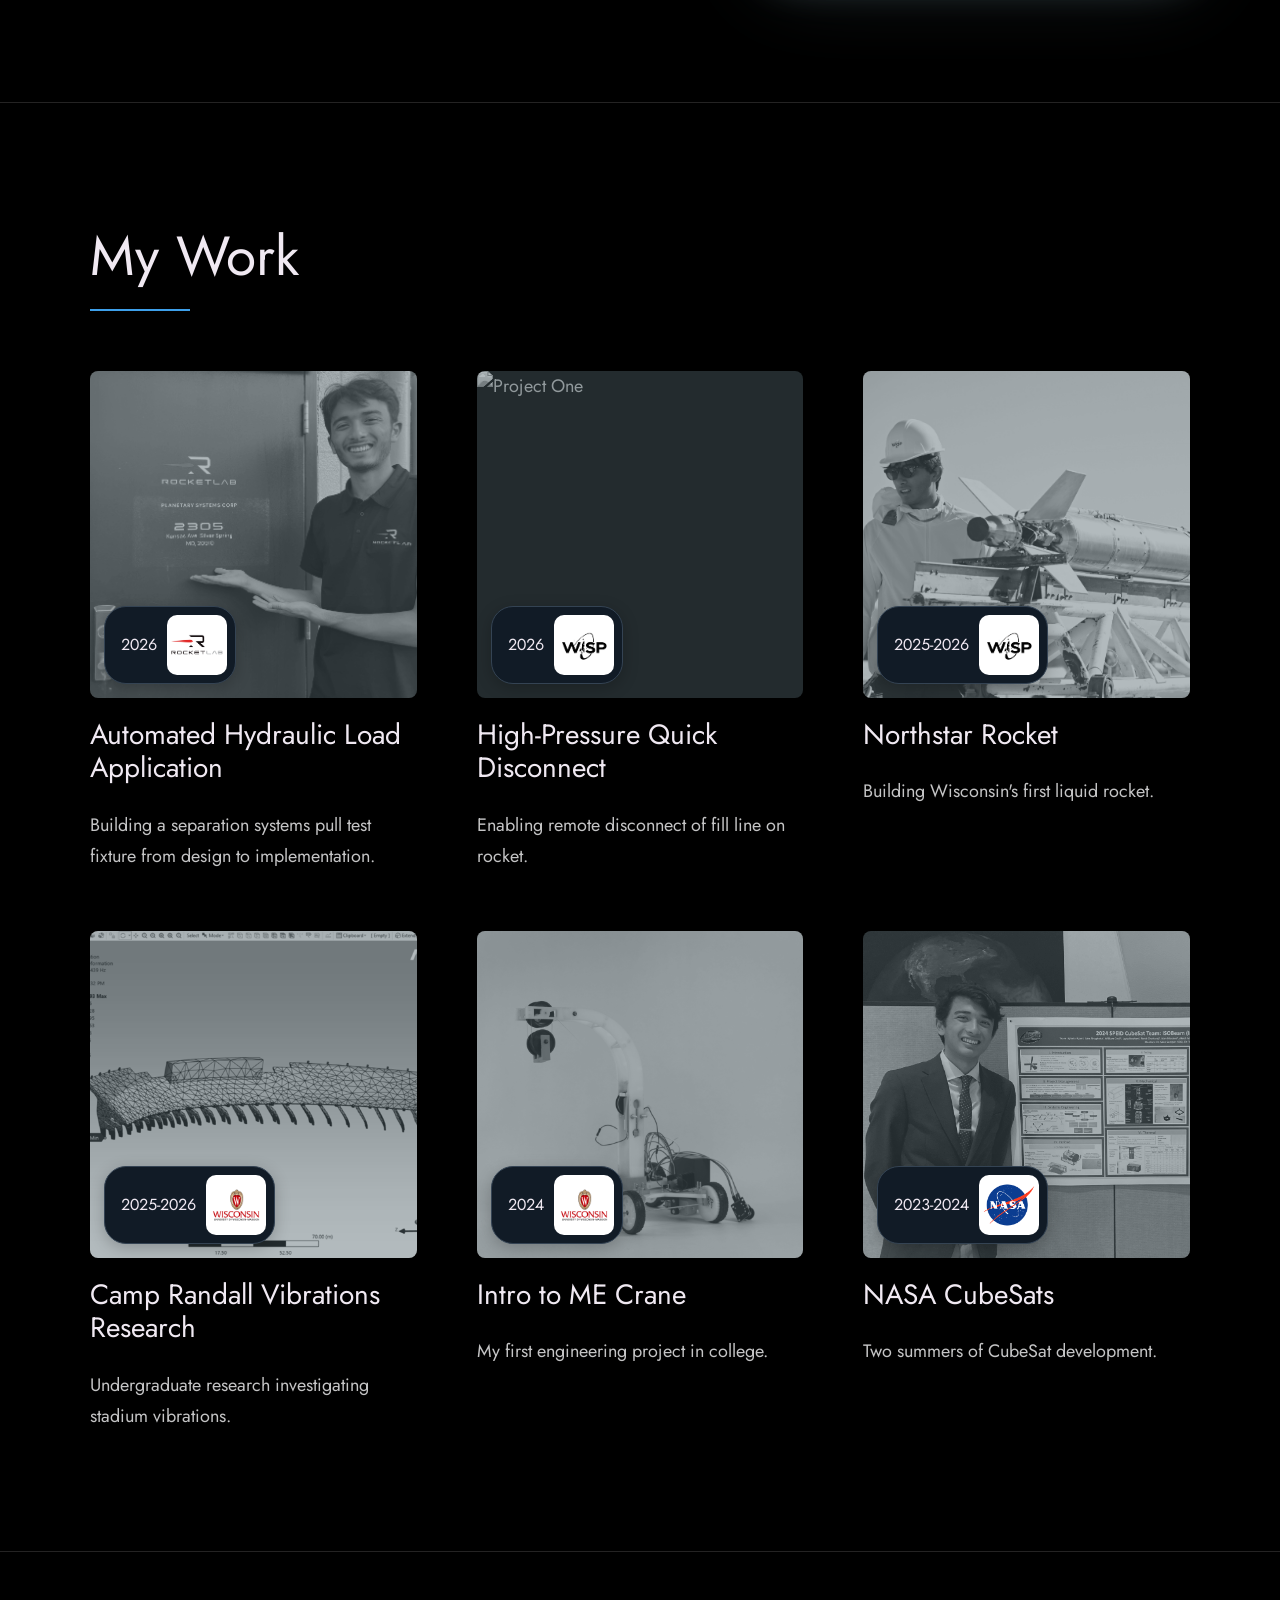
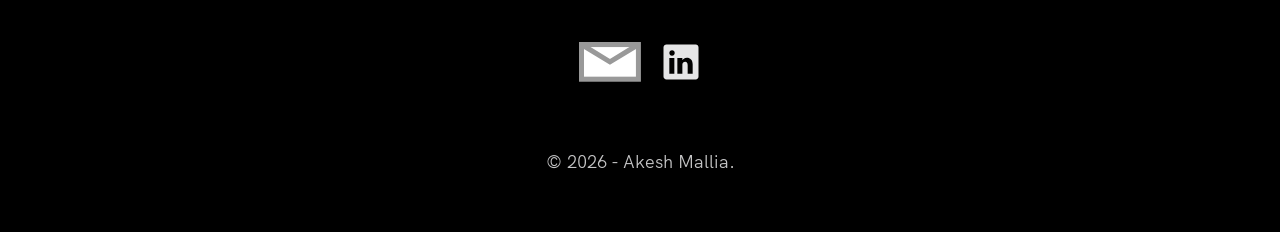
==== commit 0ddffb83: "changing the date of nasa" ====
--- a/index.html
+++ b/index.html
@@ -159,7 +159,7 @@
               <img src="./images/IMG_3555_cropped.jpeg" alt="Project Four" class="project-tile__image" />
               <div class="project-tile__overlay" aria-hidden="true"></div>
               <div class="project-tile__badge">
-                <span class="project-tile__year">2024</span>
+                <span class="project-tile__year">2023-2024</span>
                 <img class="project-tile__logo" src="./images/logos/nasa.png" alt="NASA" width="48" height="48" />
               </div>
             </div>
